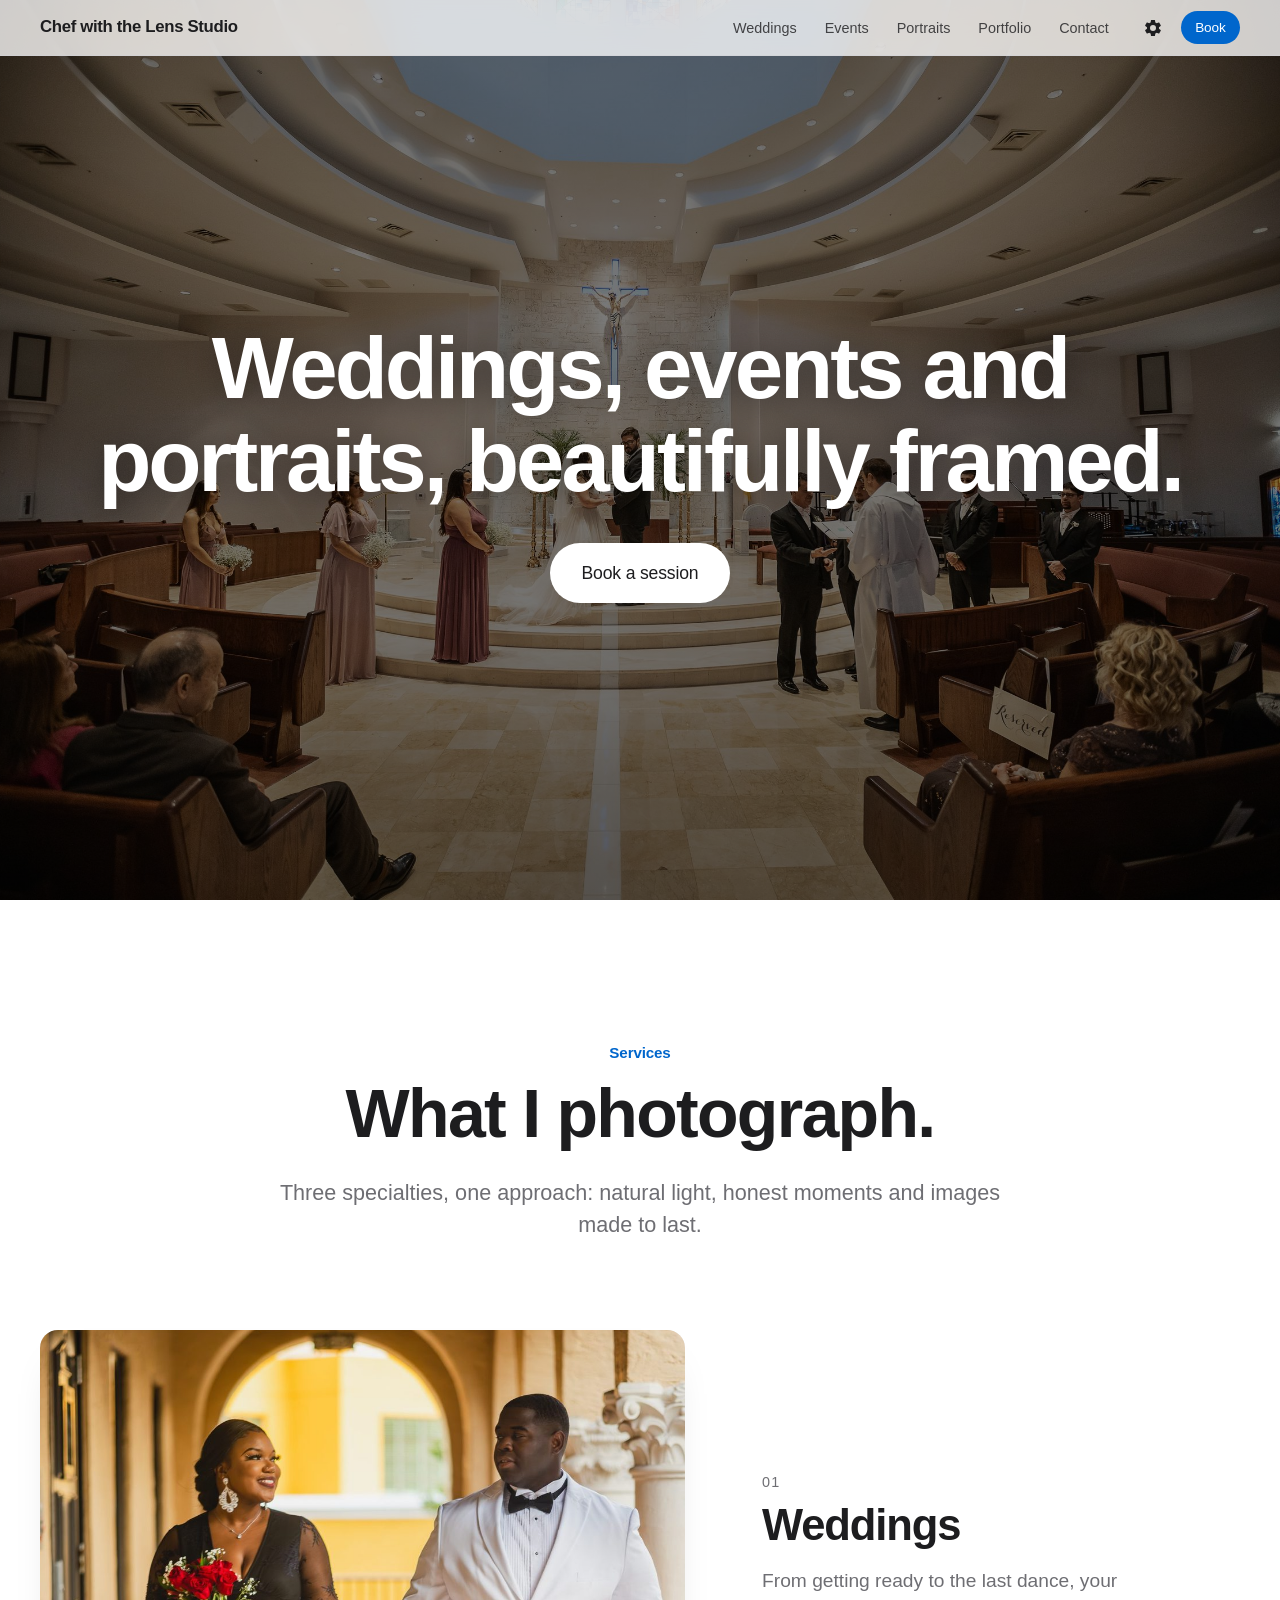
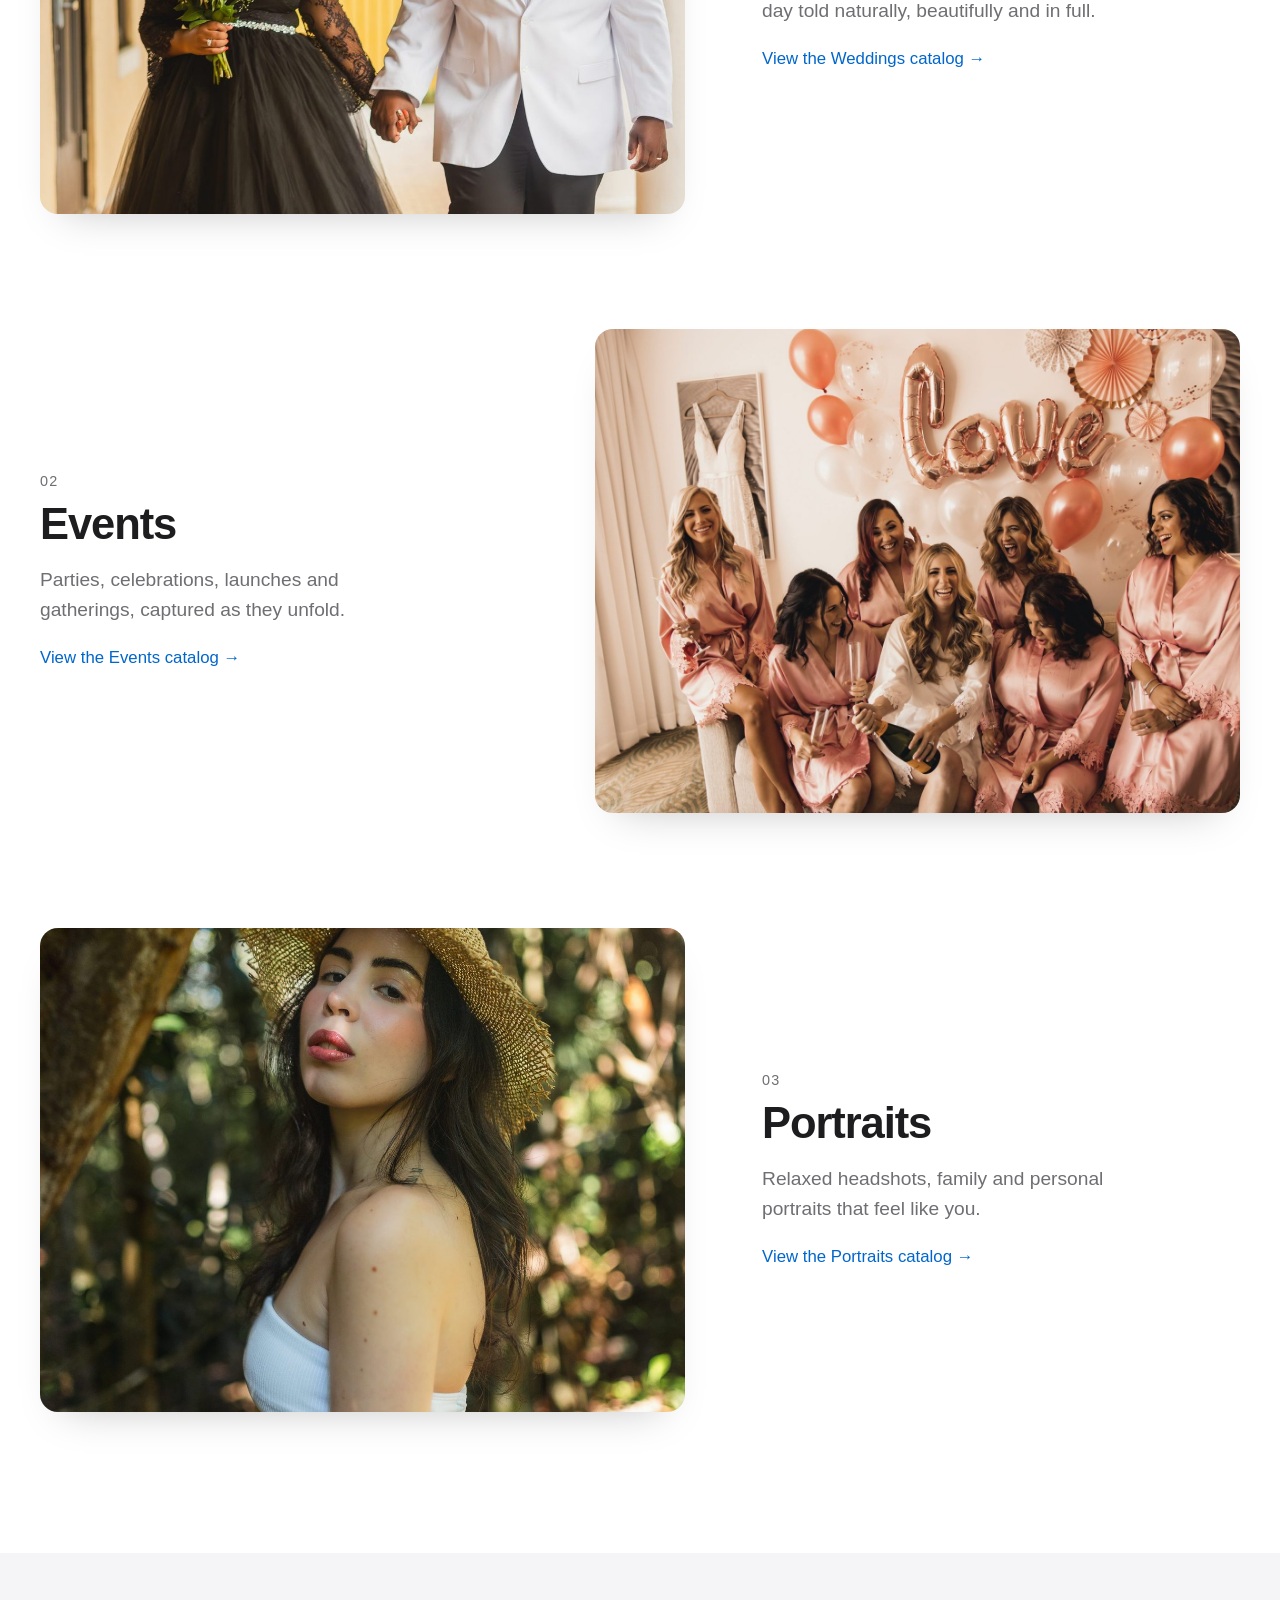
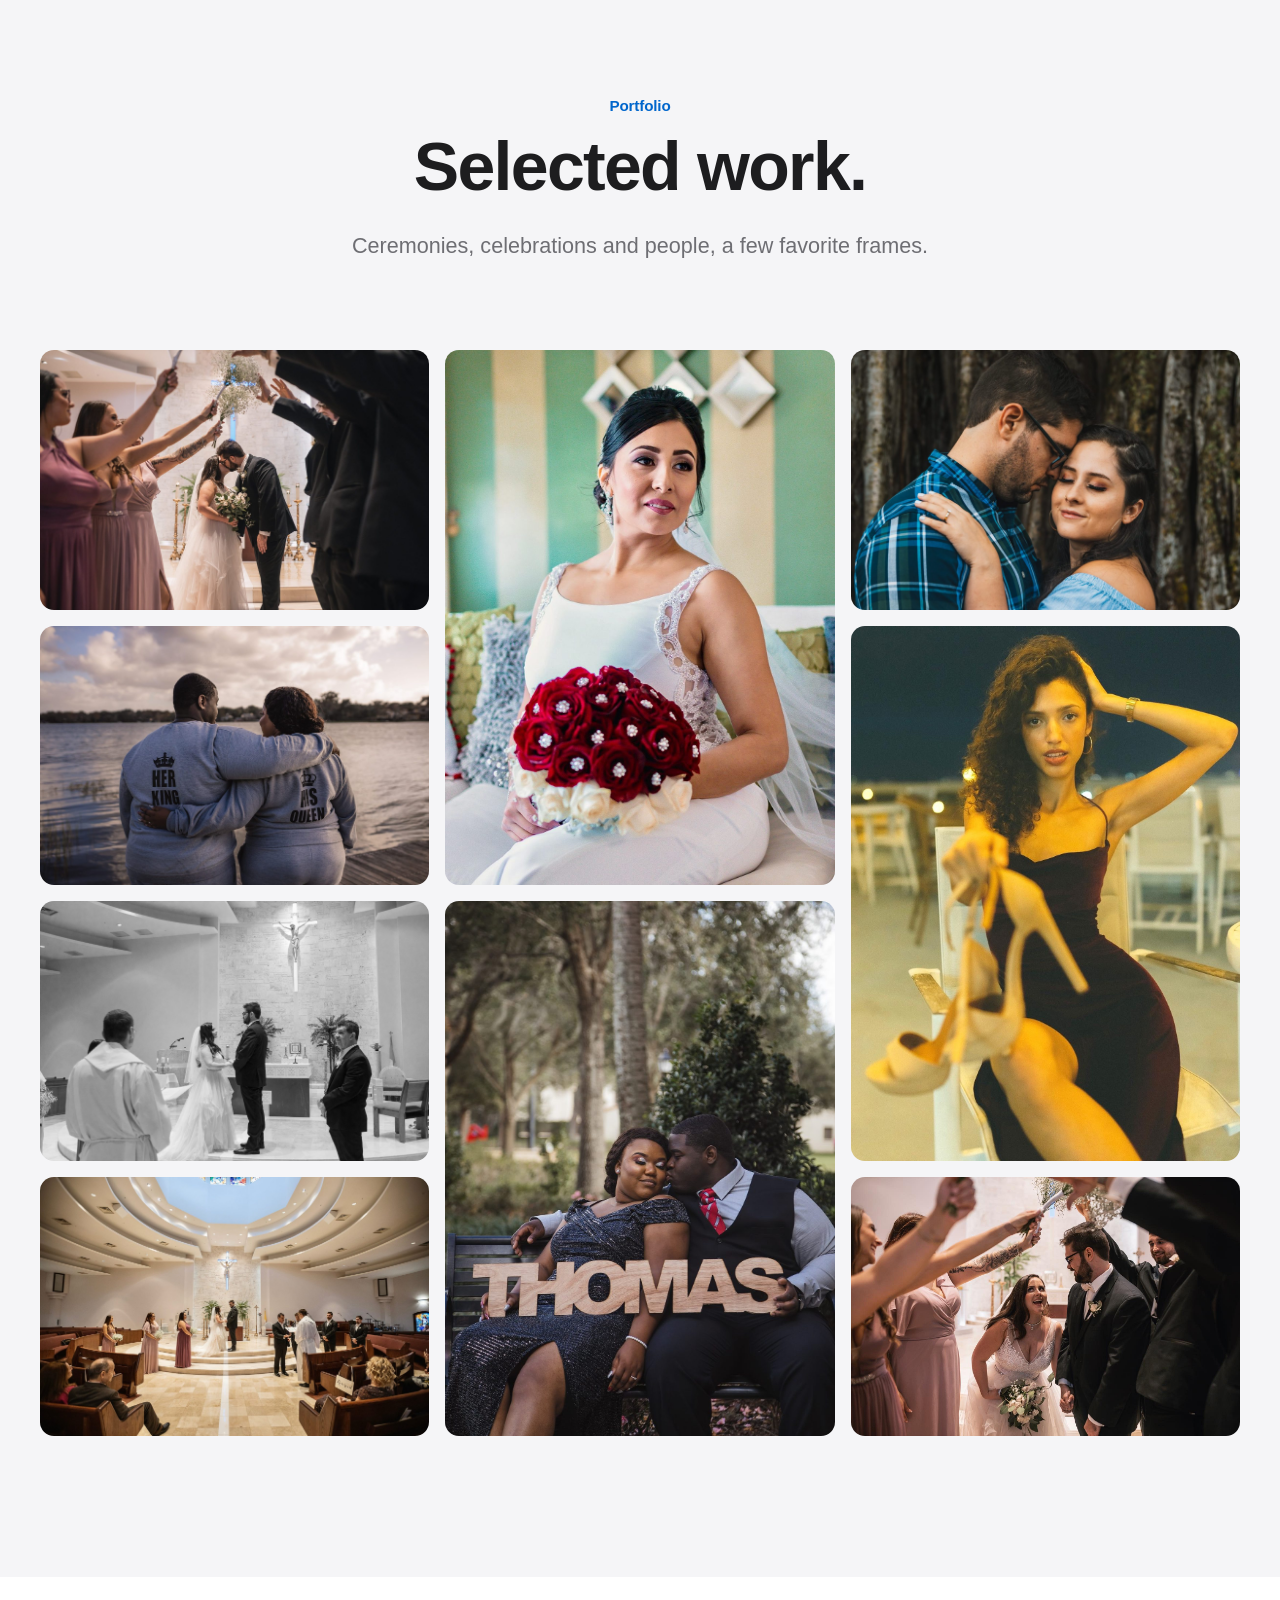
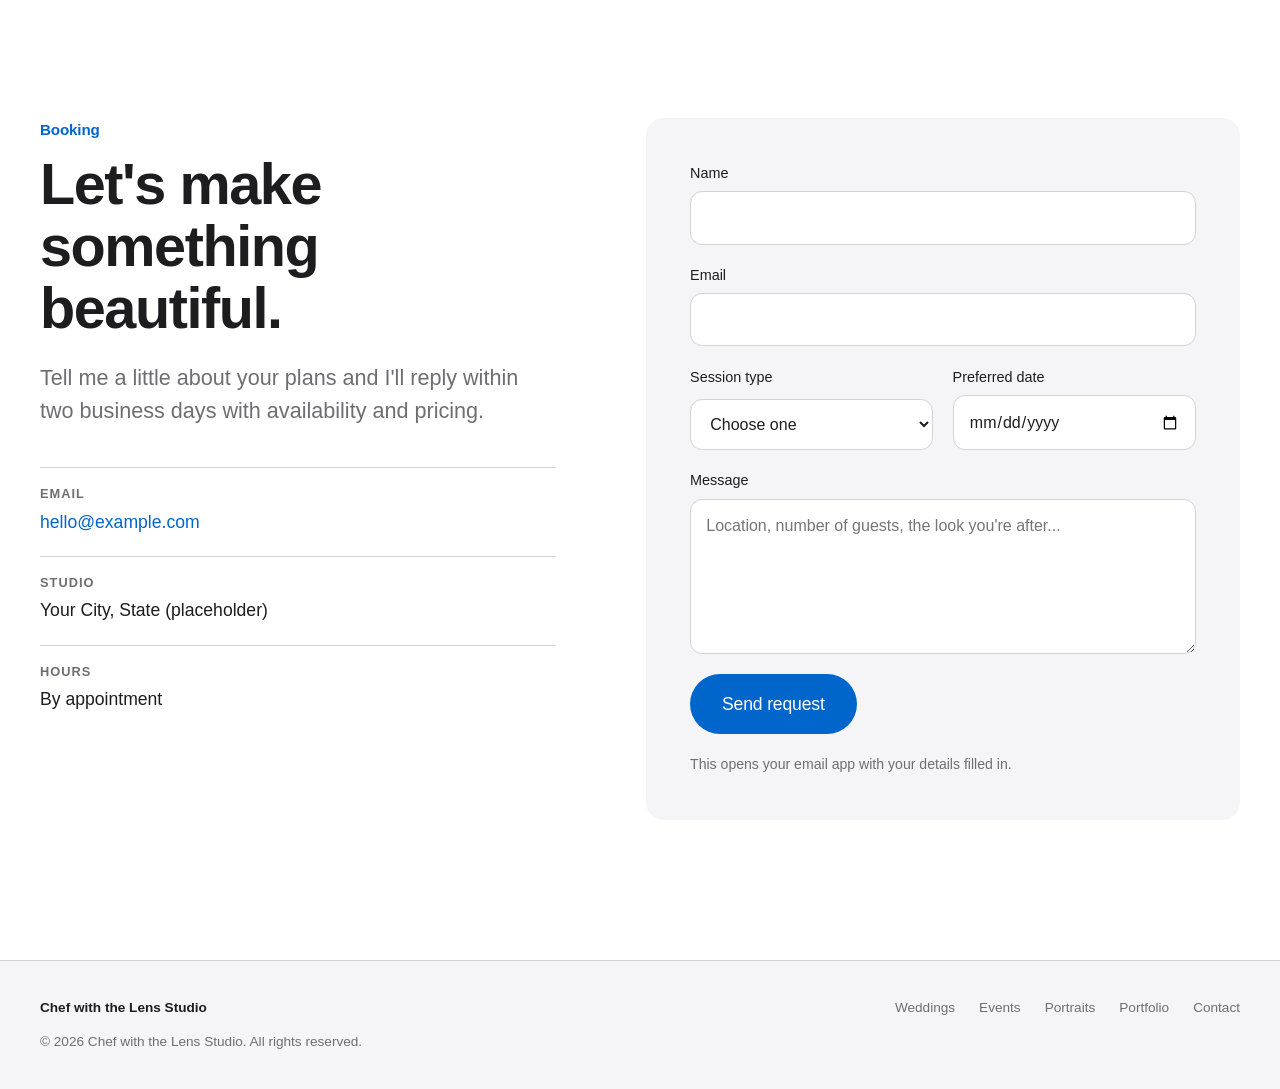
==== index.html @ f721553a "Chef with the Lens Studio homepage and catalogs" ====
<!DOCTYPE html>
<html lang="en">
<head>
  <meta charset="UTF-8" />
  <meta name="viewport" content="width=device-width, initial-scale=1" />

  <!-- ============================================================
       EDIT ME: Page title and description (shown in Google results
       and browser tabs).
       ============================================================ -->
  <title>Chef with the Lens Studio | Wedding, Event &amp; Portrait Photography</title>
  <meta name="description" content="Chef with the Lens Studio: clean, timeless photography for weddings, events and portraits." />

  <!-- Applies the visitor's saved Light/Dark choice before the page
       draws, so there is no flash. Default is Light. (No need to edit.) -->
  <script>
    (function () {
      var d = document.documentElement;
      d.classList.add("js");
      try {
        if (localStorage.getItem("cwl-theme") === "dark") d.setAttribute("data-theme", "dark");
      } catch (e) {}
    })();
  </script>

  <link rel="stylesheet" href="styles.css" />
</head>
<body>
  <a class="skip-link" href="#main">Skip to content</a>

  <!-- ============================================================
       HEADER / NAVIGATION
       ============================================================ -->
  <header class="site-header">
    <div class="container header-inner">
      <!-- EDIT ME: Brand name -->
      <a class="brand" href="#top">Chef with the Lens Studio</a>

      <nav id="site-nav" class="site-nav" aria-label="Main">
        <!-- EDIT ME: Menu links. The first three open the catalog pages. -->
        <ul>
          <li><a href="weddings.html">Weddings</a></li>
          <li><a href="events.html">Events</a></li>
          <li><a href="portraits.html">Portraits</a></li>
          <li><a href="#portfolio">Portfolio</a></li>
          <li><a href="#contact">Contact</a></li>
        </ul>
      </nav>

      <div class="header-actions">
        <!-- Settings (Appearance: Light / Dark) -->
        <div class="settings">
          <button class="icon-btn settings-toggle" type="button"
                  aria-expanded="false" aria-controls="settings-panel" aria-label="Settings">
            <svg viewBox="0 0 24 24" width="20" height="20" aria-hidden="true" focusable="false">
              <path fill="currentColor" d="M19.14 12.94a7.07 7.07 0 0 0 .06-.94 7.07 7.07 0 0 0-.06-.94l2.03-1.58a.5.5 0 0 0 .12-.64l-1.92-3.32a.5.5 0 0 0-.6-.22l-2.39.96a7.03 7.03 0 0 0-1.63-.94l-.36-2.54a.5.5 0 0 0-.5-.42h-3.84a.5.5 0 0 0-.5.42l-.36 2.54c-.59.24-1.13.56-1.63.94l-2.39-.96a.5.5 0 0 0-.6.22L2.65 8.84a.5.5 0 0 0 .12.64l2.03 1.58a7.07 7.07 0 0 0 0 1.88l-2.03 1.58a.5.5 0 0 0-.12.64l1.92 3.32c.13.22.39.3.6.22l2.39-.96c.5.38 1.04.7 1.63.94l.36 2.54c.05.24.25.42.5.42h3.84c.25 0 .45-.18.5-.42l.36-2.54c.59-.24 1.13-.56 1.63-.94l2.39.96c.22.08.47 0 .6-.22l1.92-3.32a.5.5 0 0 0-.12-.64l-2.03-1.58ZM12 15.6A3.6 3.6 0 1 1 12 8.4a3.6 3.6 0 0 1 0 7.2Z"/>
            </svg>
          </button>
          <div id="settings-panel" class="settings-panel" role="group" aria-labelledby="appearance-label" hidden>
            <p id="appearance-label" class="settings-title">Appearance</p>
            <div class="segmented">
              <button type="button" class="theme-option" data-theme-choice="light" aria-pressed="true">Light</button>
              <button type="button" class="theme-option" data-theme-choice="dark" aria-pressed="false">Dark</button>
            </div>
          </div>
        </div>

        <a class="btn btn-small header-cta" href="#contact">Book</a>

        <!-- Phone menu button (only visible on small screens) -->
        <button class="icon-btn nav-toggle" type="button" aria-expanded="false" aria-controls="site-nav" aria-label="Menu">
          <span class="nav-toggle-bar" aria-hidden="true"></span>
        </button>
      </div>
    </div>
  </header>

  <main id="main">

    <!-- ============================================================
         HERO
         To change the big background photo, replace images/hero.jpg
         with your own photo (same file name).
         ============================================================ -->
    <section class="hero" id="top" aria-label="Introduction">
      <div class="hero-content">
        <!-- EDIT ME: The single line of hero copy -->
        <h1 class="hero-title">Weddings, events and portraits, beautifully framed.</h1>
        <a class="btn btn-large btn-light" href="#contact">Book a session</a>
      </div>
    </section>

    <!-- ============================================================
         SERVICES
         Each service is one <article class="service">. The whole row
         is clickable and opens that service's catalog page (the link
         is on the title: href="weddings.html" etc.).
         Change the photo, heading and short text inside each one.
         If you rename a service, also update the "Session type"
         dropdown in the booking form further down.
         ============================================================ -->
    <section class="section services" id="services">
      <div class="container">
        <header class="section-header reveal">
          <p class="eyebrow">Services</p>
          <h2>What I photograph.</h2>
          <!-- EDIT ME: Services intro sentence -->
          <p class="section-intro">Three specialties, one approach: natural light, honest moments and images made to last.</p>
        </header>

        <!-- Service 1 -->
        <article class="service reveal">
          <div class="service-media">
            <img src="images/service-weddings.jpg" alt="Bride in a black tulle gown and groom in a white tuxedo walking hand in hand through a warm arched arcade" loading="lazy" width="1119" height="1600" style="object-position: center 35%;" />
          </div>
          <div class="service-body">
            <p class="service-number">01</p>
            <h3><a class="service-link" href="weddings.html">Weddings<span class="visually-hidden"> catalog</span></a></h3>
            <p class="service-desc">From getting ready to the last dance, your day told naturally, beautifully and in full.</p>
            <span class="service-cta" aria-hidden="true">View the Weddings catalog <span>&rarr;</span></span>
          </div>
        </article>

        <!-- Service 2 -->
        <article class="service reveal">
          <div class="service-media">
            <img src="images/service-events.jpg" alt="Bride and bridesmaids in blush robes popping champagne under rose-gold love balloons" loading="lazy" width="1600" height="1066" />
          </div>
          <div class="service-body">
            <p class="service-number">02</p>
            <h3><a class="service-link" href="events.html">Events<span class="visually-hidden"> catalog</span></a></h3>
            <p class="service-desc">Parties, celebrations, launches and gatherings, captured as they unfold.</p>
            <span class="service-cta" aria-hidden="true">View the Events catalog <span>&rarr;</span></span>
          </div>
        </article>

        <!-- Service 3 -->
        <article class="service reveal">
          <div class="service-media">
            <img src="images/service-portraits.jpg" alt="Woman in a straw hat in warm natural light against a softly blurred forest" loading="lazy" width="1280" height="1600" style="object-position: center 30%;" />
          </div>
          <div class="service-body">
            <p class="service-number">03</p>
            <h3><a class="service-link" href="portraits.html">Portraits<span class="visually-hidden"> catalog</span></a></h3>
            <p class="service-desc">Relaxed headshots, family and personal portraits that feel like you.</p>
            <span class="service-cta" aria-hidden="true">View the Portraits catalog <span>&rarr;</span></span>
          </div>
        </article>

        <!-- ========================================================
             EDIT ME: OPTIONAL EXTRA SERVICE (currently switched off)
             To add a Real Estate row later:
               1. Save your property photo as images/service-realestate.jpg
               2. Delete the whole line containing HIDDEN ROW START and
                  the whole line containing HIDDEN ROW END below (they
                  hide the row), and change the number "0X" to "04".
               3. Rows alternate photo-left / photo-right automatically.
               4. Add <option>Real Estate</option> to the "Session type"
                  dropdown in the booking form, and update the hero line,
                  the page title/description and services intro if wanted.
               5. Optional: make a realestate.html catalog page by copying
                  portraits.html (see README), then change href="#contact"
                  above to href="realestate.html".
             ======================================================== -->
        <!-- HIDDEN ROW START
        <article class="service reveal">
          <div class="service-media">
            <img src="images/service-realestate.jpg" alt="DESCRIBE YOUR PROPERTY PHOTO HERE" loading="lazy" />
          </div>
          <div class="service-body">
            <p class="service-number">0X</p>
            <h3><a class="service-link" href="#contact">Real Estate</a></h3>
            <p class="service-desc">Bright, true-to-life interiors and exteriors that help listings stand out.</p>
            <span class="service-cta" aria-hidden="true">Book a shoot <span>&rarr;</span></span>
          </div>
        </article>
        HIDDEN ROW END -->

      </div>
    </section>

    <!-- ============================================================
         PORTFOLIO
         Each tile is one <li>. To swap a photo, replace the file in
         images/ using the same name (portfolio-01.jpg, -02, ...), or:
           1. Put your photo in the images/ folder.
           2. Change BOTH the href="..." and src="..." to its file name.
           3. Update the alt="..." text to describe the photo.
         WIDE (landscape) photos use <li class="reveal">.
         TALL (portrait) photos use <li class="reveal tall"> so they take
         up two rows. Keep 3 tall + 6 wide (as now) for a perfectly even
         gallery; the tall ones work best spread out like they are now.
         ============================================================ -->
    <section class="section portfolio" id="portfolio">
      <div class="container">
        <header class="section-header reveal">
          <p class="eyebrow">Portfolio</p>
          <h2>Selected work.</h2>
          <!-- EDIT ME: Portfolio intro sentence -->
          <p class="section-intro">Ceremonies, celebrations and people, a few favorite frames.</p>
        </header>

        <ul class="portfolio-grid">
          <li class="reveal"><a href="images/portfolio-01.jpg" class="portfolio-item"><img src="images/portfolio-01.jpg" alt="Couple kissing under a tunnel of raised bouquets held by the bridal party" loading="lazy" width="1600" height="1066" /></a></li>
          <li class="reveal tall"><a href="images/portfolio-02.jpg" class="portfolio-item"><img src="images/portfolio-02.jpg" alt="Bridal portrait of a bride seated on a couch holding a red rose bouquet in soft window light" loading="lazy" width="1066" height="1600" /></a></li>
          <li class="reveal"><a href="images/portfolio-03.jpg" class="portfolio-item"><img src="images/portfolio-03.jpg" alt="Engaged couple in a close forehead-to-forehead embrace, engagement ring visible" loading="lazy" width="1600" height="1067" /></a></li>
          <li class="reveal"><a href="images/portfolio-04.jpg" class="portfolio-item"><img src="images/portfolio-04.jpg" alt="Couple seen from behind in matching sweatshirts on a lakeside dock under a dramatic cloudy sky" loading="lazy" width="1600" height="1066" /></a></li>
          <li class="reveal tall"><a href="images/portfolio-05.jpg" class="portfolio-item"><img src="images/portfolio-05.jpg" alt="Night portrait of a woman in a black slip dress holding gold heels on a rooftop terrace" loading="lazy" width="1280" height="1600" /></a></li>
          <li class="reveal"><a href="images/portfolio-06.jpg" class="portfolio-item"><img src="images/portfolio-06.jpg" alt="Black-and-white photo of a couple exchanging vows at the altar" loading="lazy" width="1600" height="1066" /></a></li>
          <li class="reveal tall"><a href="images/portfolio-07.jpg" class="portfolio-item"><img src="images/portfolio-07.jpg" alt="Couple cuddling on a park bench behind a large wooden name sign" loading="lazy" width="1066" height="1600" /></a></li>
          <li class="reveal"><a href="images/portfolio-08.jpg" class="portfolio-item"><img src="images/portfolio-08.jpg" alt="Wide view of a wedding ceremony in a bright modern church with a curved white ceiling" loading="lazy" width="1600" height="1066" /></a></li>
          <li class="reveal"><a href="images/portfolio-09.jpg" class="portfolio-item"><img src="images/portfolio-09.jpg" alt="Bride laughing as she walks with the groom through a celebration tunnel of the bridal party" loading="lazy" width="1440" height="960" /></a></li>
        </ul>
      </div>
    </section>

    <!-- ============================================================
         BOOKING / CONTACT
         HOW THE FORM WORKS (no website server needed):
         - Pressing "Send request" opens the visitor's email app with
           a pre-filled message addressed to YOUR email.
         - EDIT ME: Replace hello@example.com in BOTH action="mailto:..."
           and data-mailto="..." on the <form> line, and in the
           contact details list.

         WANT SUBMISSIONS WITHOUT AN EMAIL APP? (recommended)
         Sign up for a free form service such as Formspree
         (https://formspree.io). Then on the <form> line:
           1. Change action="mailto:hello@example.com" to the URL they
              give you, e.g. action="https://formspree.io/f/abcdwxyz"
           2. Keep method="post", but DELETE enctype="text/plain"
           3. DELETE data-mailto="hello@example.com"
         ============================================================ -->
    <section class="section contact" id="contact">
      <div class="container contact-inner">
        <div class="contact-info reveal">
          <p class="eyebrow">Booking</p>
          <h2>Let's make something beautiful.</h2>
          <!-- EDIT ME: Booking intro text -->
          <p class="section-intro">Tell me a little about your plans and I'll reply within two business days with availability and pricing.</p>

          <!-- EDIT ME: Contact details (placeholders, replace with real ones) -->
          <dl class="contact-details">
            <div><dt>Email</dt><dd><a href="mailto:hello@example.com">hello@example.com</a></dd></div>
            <div><dt>Studio</dt><dd>Your City, State (placeholder)</dd></div>
            <div><dt>Hours</dt><dd>By appointment</dd></div>
          </dl>
        </div>

        <form class="booking-form reveal"
              action="mailto:hello@example.com"
              method="post"
              enctype="text/plain"
              data-mailto="hello@example.com">
          <div class="form-row">
            <label for="name">Name</label>
            <input id="name" name="name" type="text" autocomplete="name" required />
          </div>

          <div class="form-row">
            <label for="email">Email</label>
            <input id="email" name="email" type="email" autocomplete="email" required />
          </div>

          <div class="form-row-split">
            <div class="form-row">
              <label for="session">Session type</label>
              <!-- EDIT ME: Keep these options matching the Services section -->
              <select id="session" name="session_type" required>
                <option value="" disabled selected>Choose one</option>
                <option>Weddings</option>
                <option>Events</option>
                <option>Portraits</option>
                <option>Not sure yet</option>
              </select>
            </div>

            <div class="form-row">
              <label for="date">Preferred date</label>
              <input id="date" name="preferred_date" type="date" />
            </div>
          </div>

          <div class="form-row">
            <label for="message">Message</label>
            <textarea id="message" name="message" rows="5" placeholder="Location, number of guests, the look you're after..."></textarea>
          </div>

          <button class="btn btn-large" type="submit">Send request</button>
          <p class="form-note" role="status" aria-live="polite">This opens your email app with your details filled in.</p>
        </form>
      </div>
    </section>
  </main>

  <!-- ============================================================
       FOOTER
       ============================================================ -->
  <footer class="site-footer">
    <div class="container footer-inner">
      <p class="footer-brand">Chef with the Lens Studio</p>
      <!-- EDIT ME: Add social links by copying a line, e.g.
           <a href="https://instagram.com/yourname">Instagram</a> -->
      <nav class="footer-links" aria-label="Footer">
        <a href="weddings.html">Weddings</a>
        <a href="events.html">Events</a>
        <a href="portraits.html">Portraits</a>
        <a href="#portfolio">Portfolio</a>
        <a href="#contact">Contact</a>
      </nav>
      <p class="copyright">&copy; <span id="year">2026</span> Chef with the Lens Studio. All rights reserved.</p>
    </div>
  </footer>

  <!-- Simple photo viewer (opens when a portfolio photo is clicked) -->
  <dialog class="lightbox" aria-label="Photo viewer">
    <button class="lightbox-close" type="button" aria-label="Close photo">&times;</button>
    <img src="" alt="" />
  </dialog>

  <script src="script.js" defer></script>
</body>
</html>
---- styles.css ----
/* ==============================================================
   Chef with the Lens Studio: styles
   --------------------------------------------------------------
   EDIT ME: Colors live in the two blocks right below.
     :root               = Light look (the default)
     [data-theme="dark"] = Dark look (visitor picks it in Settings)
   Change a value once and it updates across the whole site.
   ============================================================== */
:root {
  color-scheme: light;
  --bg: #ffffff;            /* page background */
  --bg-alt: #f5f5f7;        /* alternate section background */
  --surface: #ffffff;       /* cards, form, panels */
  --text: #1d1d1f;          /* main text (near-black) */
  --text-muted: #6e6e73;    /* secondary text */
  --line: #d2d2d7;          /* borders and dividers */
  --accent: #0066cc;        /* the ONE accent: buttons and links */
  --accent-hover: #0055b3;
  --on-accent: #ffffff;     /* text on accent buttons */
  --header-bg: rgba(255, 255, 255, 0.78);
  --shadow: 0 20px 40px -24px rgba(0, 0, 0, 0.25);

  --font: "Helvetica Neue", Helvetica, Arial, sans-serif;
  --radius: 18px;
  --radius-sm: 10px;
  --container: 1200px;
  --header-h: 56px;
  --ease: cubic-bezier(0.22, 1, 0.36, 1);
}

[data-theme="dark"] {
  color-scheme: dark;
  --bg: #000000;
  --bg-alt: #111113;
  --surface: #1c1c1e;
  --text: #f5f5f7;
  --text-muted: #a1a1a6;
  --line: #3a3a3c;
  --accent: #2997ff;
  --accent-hover: #4aa8ff;
  --on-accent: #000000;
  --header-bg: rgba(18, 18, 20, 0.78);
  --shadow: 0 20px 40px -24px rgba(0, 0, 0, 0.8);
}

/* ---------- Base ---------- */
*, *::before, *::after { box-sizing: border-box; }

html { scroll-behavior: smooth; scroll-padding-top: var(--header-h); }

body {
  margin: 0;
  font-family: var(--font);
  font-size: 1.0625rem;
  line-height: 1.6;
  color: var(--text);
  background: var(--bg);
  -webkit-font-smoothing: antialiased;
  text-rendering: optimizeLegibility;
}

/* Smooth color change when switching Light/Dark */
body, .site-header, .section, .service-media, .booking-form, .settings-panel,
.booking-form input, .booking-form select, .booking-form textarea, .site-footer {
  transition: background-color 0.4s ease, color 0.4s ease, border-color 0.4s ease;
}

img { max-width: 100%; height: auto; display: block; }

a { color: var(--accent); text-decoration: none; }
a:hover { color: var(--accent-hover); text-decoration: underline; }

h1, h2, h3 { font-weight: 700; line-height: 1.07; letter-spacing: -0.025em; margin: 0 0 0.4em; text-wrap: balance; }
h2 { font-size: clamp(2.4rem, 5.5vw, 4.25rem); }
h3 { font-size: clamp(1.9rem, 3.4vw, 2.75rem); }

:focus-visible { outline: 3px solid var(--accent); outline-offset: 3px; border-radius: 4px; }

.container { width: min(100% - 2.75rem, var(--container)); margin-inline: auto; }

.visually-hidden {
  position: absolute; width: 1px; height: 1px; overflow: hidden;
  clip: rect(0 0 0 0); clip-path: inset(50%); white-space: nowrap;
}

.skip-link {
  position: absolute; left: 1rem; top: -100px; z-index: 100;
  background: var(--text); color: var(--bg); padding: 0.6rem 1rem; border-radius: var(--radius-sm);
}
.skip-link:focus { top: 1rem; }

/* ---------- Buttons ---------- */
.btn {
  display: inline-block;
  font: inherit; font-weight: 500; font-size: 1rem; letter-spacing: -0.01em;
  color: var(--on-accent);
  background: var(--accent);
  border: 0; border-radius: 999px;
  padding: 0.75rem 1.5rem;
  cursor: pointer;
  transition: background-color 0.25s ease, transform 0.25s var(--ease);
}
.btn:hover { background: var(--accent-hover); color: var(--on-accent); text-decoration: none; transform: scale(1.03); }
.btn-small { padding: 0.35rem 0.9rem; font-size: 0.85rem; }
.btn-large { padding: 1rem 2rem; font-size: 1.1rem; }
/* White button used on top of the hero photo */
.btn-light { background: #ffffff; color: #1d1d1f; }
.btn-light:hover { background: #e8e8ed; color: #1d1d1f; }

.icon-btn {
  display: inline-flex; align-items: center; justify-content: center;
  width: 40px; height: 40px; padding: 0;
  background: none; border: 0; border-radius: 50%;
  color: var(--text); cursor: pointer;
  transition: background-color 0.2s ease, transform 0.4s var(--ease);
}
.icon-btn:hover { background: rgba(127, 127, 127, 0.14); }

/* ---------- Header ---------- */
.site-header {
  position: fixed; inset: 0 0 auto; z-index: 50;
  height: var(--header-h);
  background: var(--header-bg);
  -webkit-backdrop-filter: saturate(180%) blur(20px);
  backdrop-filter: saturate(180%) blur(20px);
  border-bottom: 1px solid color-mix(in srgb, var(--line) 60%, transparent);
}
.header-inner { height: 100%; display: flex; align-items: center; gap: 1.5rem; }

.brand { font-weight: 700; font-size: 1.05rem; letter-spacing: -0.02em; color: var(--text); margin-right: auto; }
.brand:hover { color: var(--text); text-decoration: none; }

.site-nav ul { list-style: none; display: flex; gap: 1.75rem; margin: 0; padding: 0; }
.site-nav a { color: var(--text); font-size: 0.9rem; opacity: 0.8; transition: opacity 0.2s; }
.site-nav a:hover { opacity: 1; text-decoration: none; color: var(--text); }

.header-actions { display: flex; align-items: center; gap: 0.5rem; }
.nav-toggle { display: none; }

/* ---------- Settings panel (Appearance: Light / Dark) ---------- */
.settings { position: relative; }
.settings-toggle[aria-expanded="true"] { transform: rotate(60deg); }
.settings-panel {
  position: absolute; right: 0; top: calc(100% + 10px);
  width: 220px; padding: 1rem;
  background: var(--surface); color: var(--text);
  border: 1px solid var(--line); border-radius: 14px;
  box-shadow: 0 18px 50px -12px rgba(0, 0, 0, 0.3);
  animation: pop-in 0.25s var(--ease);
}
.settings-panel[hidden] { display: none; }
.settings-title { margin: 0 0 0.6rem; font-size: 0.8rem; font-weight: 700; letter-spacing: 0.02em; color: var(--text-muted); }
.segmented { display: grid; grid-template-columns: 1fr 1fr; gap: 4px; padding: 4px; background: var(--bg-alt); border-radius: 10px; }
.theme-option {
  font: inherit; font-size: 0.9rem; font-weight: 500;
  padding: 0.45rem 0; border: 0; border-radius: 7px;
  background: transparent; color: var(--text-muted); cursor: pointer;
  transition: background-color 0.25s ease, color 0.25s ease, box-shadow 0.25s ease;
}
.theme-option[aria-pressed="true"] { background: var(--surface); color: var(--text); box-shadow: 0 1px 4px rgba(0, 0, 0, 0.18); }
@keyframes pop-in { from { opacity: 0; transform: translateY(-6px) scale(0.98); } to { opacity: 1; transform: none; } }

/* ---------- Hero ---------- */
.hero {
  position: relative;
  min-height: 100vh; min-height: 100svh;
  display: grid; place-items: center;
  padding: calc(var(--header-h) + 2rem) 1.5rem 4rem;
  color: #ffffff; text-align: center;
  overflow: hidden;
  background: #111;
}
/* The photo (EDIT ME: replace images/hero.jpg to change it) + a dark
   gradient so the white headline stays readable on bright areas. */
.hero::before {
  content: ""; position: absolute; inset: 0;
  background:
    linear-gradient(180deg, rgba(0,0,0,0.58) 0%, rgba(0,0,0,0.5) 50%, rgba(0,0,0,0.62) 100%),
    url("images/hero.jpg") center / cover no-repeat;
  animation: hero-zoom 2.4s var(--ease) both;
}
.hero-content { position: relative; max-width: 1100px; }
.hero-title {
  font-size: clamp(2.6rem, 6.8vw, 6rem);
  letter-spacing: -0.035em;
  margin: 0 auto 2.25rem;
  text-shadow: 0 2px 30px rgba(0, 0, 0, 0.35);
  animation: fade-up 1.1s 0.2s var(--ease) both;
}
.hero .btn { animation: fade-up 1.1s 0.45s var(--ease) both; }
@keyframes hero-zoom { from { transform: scale(1.08); } to { transform: scale(1); } }
@keyframes fade-up { from { opacity: 0; transform: translateY(24px); } to { opacity: 1; transform: none; } }

/* ---------- Sections ---------- */
.section { padding: clamp(5rem, 11vw, 9rem) 0; background: var(--bg); }
.section-header { text-align: center; max-width: 760px; margin: 0 auto clamp(3rem, 7vw, 5.5rem); }
.eyebrow { margin: 0 0 0.75rem; font-size: 0.95rem; font-weight: 700; color: var(--accent); letter-spacing: -0.01em; }
.section-intro { margin: 0; font-size: clamp(1.1rem, 1.8vw, 1.35rem); line-height: 1.5; color: var(--text-muted); }

/* ---------- Services: alternating full-width rows ---------- */
.service {
  display: grid; grid-template-columns: 1.35fr 1fr; align-items: center;
  gap: clamp(2rem, 6vw, 6rem);
}
.service + .service { margin-top: clamp(4rem, 9vw, 7.5rem); }
.service:nth-of-type(even) { grid-template-columns: 1fr 1.35fr; }
.service:nth-of-type(even) .service-media { order: 2; }

.service-media { border-radius: var(--radius); overflow: hidden; background: var(--bg-alt); box-shadow: var(--shadow); }
.service-media img {
  width: 100%; aspect-ratio: 4 / 3; object-fit: cover;
  transition: transform 1.2s var(--ease);
}
.service:hover .service-media img { transform: scale(1.04); }
/* Whole service row is clickable: the title link stretches over the row */
.service { position: relative; }
.service-link { color: inherit; }
.service-link:hover { color: inherit; text-decoration: none; }
.service-link::after { content: ""; position: absolute; inset: 0; z-index: 1; border-radius: var(--radius); }
.service-link:focus-visible { outline: none; }
.service:has(.service-link:focus-visible) { outline: 3px solid var(--accent); outline-offset: 10px; border-radius: var(--radius); }
.service-cta { display: inline-block; margin-top: 1.25rem; font-size: 1.05rem; font-weight: 500; color: var(--accent); }
.service-cta span { display: inline-block; transition: transform 0.3s var(--ease); }
.service:hover .service-cta { text-decoration: underline; }
.service:hover .service-cta span { transform: translateX(4px); }
.service-number { margin: 0 0 0.5rem; font-size: 0.9rem; font-weight: 500; color: var(--text-muted); letter-spacing: 0.08em; }
.service-desc { margin: 0; font-size: 1.2rem; line-height: 1.55; color: var(--text-muted); max-width: 34ch; }

/* ---------- Gallery grid (home portfolio + catalog pages) ----------
   Wide photos fill one cell (3:2). Tall photos (class "tall") span
   two rows. On phones, a photo with class "feature" spans the full
   width (handy to even out the last row). */
.portfolio { background: var(--bg-alt); }
.portfolio-grid {
  list-style: none; margin: 0; padding: 0;
  display: grid; grid-template-columns: repeat(3, 1fr); grid-auto-flow: dense; gap: 16px;
}
.portfolio-grid li { min-height: 0; }
.portfolio-grid li.tall { grid-row: span 2; }
.portfolio-grid.cols-2 { grid-template-columns: repeat(2, 1fr); }
.portfolio-item { display: block; overflow: hidden; border-radius: 14px; background: var(--bg); height: 100%; }
.portfolio-item img {
  width: 100%; aspect-ratio: 3 / 2; object-fit: cover;
  transition: transform 0.9s var(--ease), filter 0.5s ease;
}
.portfolio-grid li.tall img { height: 100%; aspect-ratio: 3 / 4; }
.portfolio-item:hover img, .portfolio-item:focus-visible img { transform: scale(1.05); filter: brightness(1.04); }

/* ---------- Lightbox ---------- */
.lightbox { border: 0; padding: 0; background: transparent; max-width: 94vw; max-height: 94vh; overflow: visible; }
.lightbox::backdrop { background: rgba(0, 0, 0, 0.88); -webkit-backdrop-filter: blur(6px); backdrop-filter: blur(6px); }
.lightbox[open] { animation: pop-in 0.35s var(--ease); }
.lightbox img { max-width: 94vw; max-height: 88vh; width: auto; border-radius: 12px; }
.lightbox-close {
  position: absolute; top: -48px; right: 0;
  width: 40px; height: 40px; border: 0; border-radius: 50%;
  background: rgba(255,255,255,0.15); color: #fff; font-size: 1.6rem; line-height: 1; cursor: pointer;
}
.lightbox-close:hover { background: rgba(255,255,255,0.3); }

/* ---------- Booking / contact ---------- */
.contact-inner { display: grid; grid-template-columns: 1fr 1.15fr; gap: clamp(2.5rem, 7vw, 6rem); align-items: start; }
.contact-info h2 { font-size: clamp(2.2rem, 4.6vw, 3.6rem); }
.contact-details { margin: 2.5rem 0 0; display: grid; gap: 1.25rem; }
.contact-details div { border-top: 1px solid var(--line); padding-top: 1rem; }
.contact-details dt { font-size: 0.8rem; font-weight: 700; color: var(--text-muted); text-transform: uppercase; letter-spacing: 0.08em; }
.contact-details dd { margin: 0.2rem 0 0; font-size: 1.1rem; }

.booking-form {
  display: grid; gap: 1.2rem;
  background: var(--bg-alt); padding: clamp(1.5rem, 4vw, 2.75rem); border-radius: var(--radius);
}
.form-row { display: grid; gap: 0.4rem; }
.form-row-split { display: grid; grid-template-columns: 1fr 1fr; gap: 1.2rem; }
.booking-form label { font-size: 0.9rem; font-weight: 500; }
.booking-form input, .booking-form select, .booking-form textarea {
  font: inherit; font-size: 1rem; color: var(--text); width: 100%;
  background: var(--surface); border: 1px solid var(--line); border-radius: 12px;
  padding: 0.8rem 0.95rem;
}
.booking-form textarea { resize: vertical; }
.booking-form input:focus, .booking-form select:focus, .booking-form textarea:focus {
  outline: none; border-color: var(--accent); box-shadow: 0 0 0 4px color-mix(in srgb, var(--accent) 25%, transparent);
}
.booking-form .btn { justify-self: start; }
.form-note { margin: 0; font-size: 0.88rem; color: var(--text-muted); }

/* ---------- Catalog pages (weddings.html, events.html, portraits.html) ---------- */
.catalog-hero { padding: calc(var(--header-h) + clamp(3rem, 8vw, 6rem)) 0 clamp(2.5rem, 5vw, 4rem); background: var(--bg); }
.back-link { display: inline-block; margin-bottom: 2rem; font-size: 0.95rem; font-weight: 500; }
.catalog-hero h1 { font-size: clamp(3rem, 9vw, 7rem); letter-spacing: -0.04em; margin-bottom: 0.25em; }
.catalog-hero .section-intro { max-width: 40ch; }
.catalog-gallery { padding: 0 0 clamp(4rem, 9vw, 7rem); background: var(--bg); }
.catalog-cta { text-align: center; background: var(--bg-alt); }
.catalog-cta h2 { margin-bottom: 0.3em; }
.catalog-cta .section-intro { margin: 0 auto 2.25rem; max-width: 36ch; }
.catalog-cta .cta-links { display: flex; flex-wrap: wrap; justify-content: center; align-items: center; gap: 1rem 2rem; }
.site-nav a[aria-current="page"] { opacity: 1; font-weight: 700; }

/* ---------- Footer ---------- */
.site-footer { background: var(--bg-alt); color: var(--text-muted); font-size: 0.85rem; padding: 2.25rem 0; border-top: 1px solid var(--line); }
.footer-inner { display: flex; flex-wrap: wrap; align-items: center; justify-content: space-between; gap: 0.75rem 2rem; }
.footer-brand { margin: 0; font-weight: 700; color: var(--text); }
.footer-links { display: flex; gap: 1.5rem; }
.footer-links a { color: var(--text-muted); }
.footer-links a:hover { color: var(--text); }
.copyright { margin: 0; width: 100%; }

/* ---------- Scroll animations (gentle fade + slide up) ----------
   Only hidden when JavaScript is running, so nothing is ever lost. */
.js .reveal { opacity: 0; transform: translateY(32px); transition: opacity 0.9s var(--ease), transform 0.9s var(--ease); }
.js .reveal.is-visible { opacity: 1; transform: none; }

/* ==============================================================
   Responsive
   ============================================================== */
@media (max-width: 900px) {
  .service, .service:nth-of-type(even) { grid-template-columns: 1fr; gap: 1.75rem; }
  .service:nth-of-type(even) .service-media { order: 0; }
  .portfolio-grid { grid-template-columns: repeat(2, 1fr); gap: 12px; }
  .portfolio-grid li.feature { grid-column: 1 / -1; }
  .contact-inner { grid-template-columns: 1fr; }
}

@media (max-width: 960px) {
  .nav-toggle { display: inline-flex; }
  .nav-toggle-bar, .nav-toggle-bar::before, .nav-toggle-bar::after {
    display: block; width: 18px; height: 1.5px; background: currentColor; position: relative;
    transition: transform 0.3s var(--ease), background-color 0.2s;
  }
  .nav-toggle-bar::before, .nav-toggle-bar::after { content: ""; position: absolute; left: 0; }
  .nav-toggle-bar::before { top: -6px; }
  .nav-toggle-bar::after { top: 6px; }
  .nav-toggle[aria-expanded="true"] .nav-toggle-bar { background: transparent; }
  .nav-toggle[aria-expanded="true"] .nav-toggle-bar::before { transform: translateY(6px) rotate(45deg); }
  .nav-toggle[aria-expanded="true"] .nav-toggle-bar::after { transform: translateY(-6px) rotate(-45deg); }

  .site-nav {
    position: absolute; top: var(--header-h); left: 0; right: 0;
    background: var(--bg); border-bottom: 1px solid var(--line);
  }
  /* Menu is hidden until the button is tapped (only when JavaScript is on) */
  .js .site-nav:not(.is-open) { display: none; }
  .site-nav ul { flex-direction: column; gap: 0; padding: 0.5rem 1.5rem 1.25rem; }
  .site-nav a { display: block; padding: 0.95rem 0; font-size: 1.35rem; font-weight: 700; opacity: 1; border-bottom: 1px solid var(--line); }
  .site-nav li:last-child a { border-bottom: 0; }
  .header-inner { gap: 0.5rem; }
  .brand { font-size: 1rem; }
}

@media (max-width: 520px) {
  body { font-size: 1rem; }
  .container { width: min(100% - 2.25rem, var(--container)); }
  .header-cta { display: none; }         /* hero + menu already offer booking */
  .form-row-split { grid-template-columns: 1fr; }
  .portfolio-grid.cols-2 { grid-template-columns: 1fr; }
  .booking-form .btn { justify-self: stretch; text-align: center; }
  .service-desc { font-size: 1.1rem; }
  .settings-panel { right: -44px; }
}

/* Respect visitors who prefer less motion */
@media (prefers-reduced-motion: reduce) {
  html { scroll-behavior: auto; }
  *, *::before, *::after { animation: none !important; transition: none !important; }
  .js .reveal { opacity: 1; transform: none; }
}
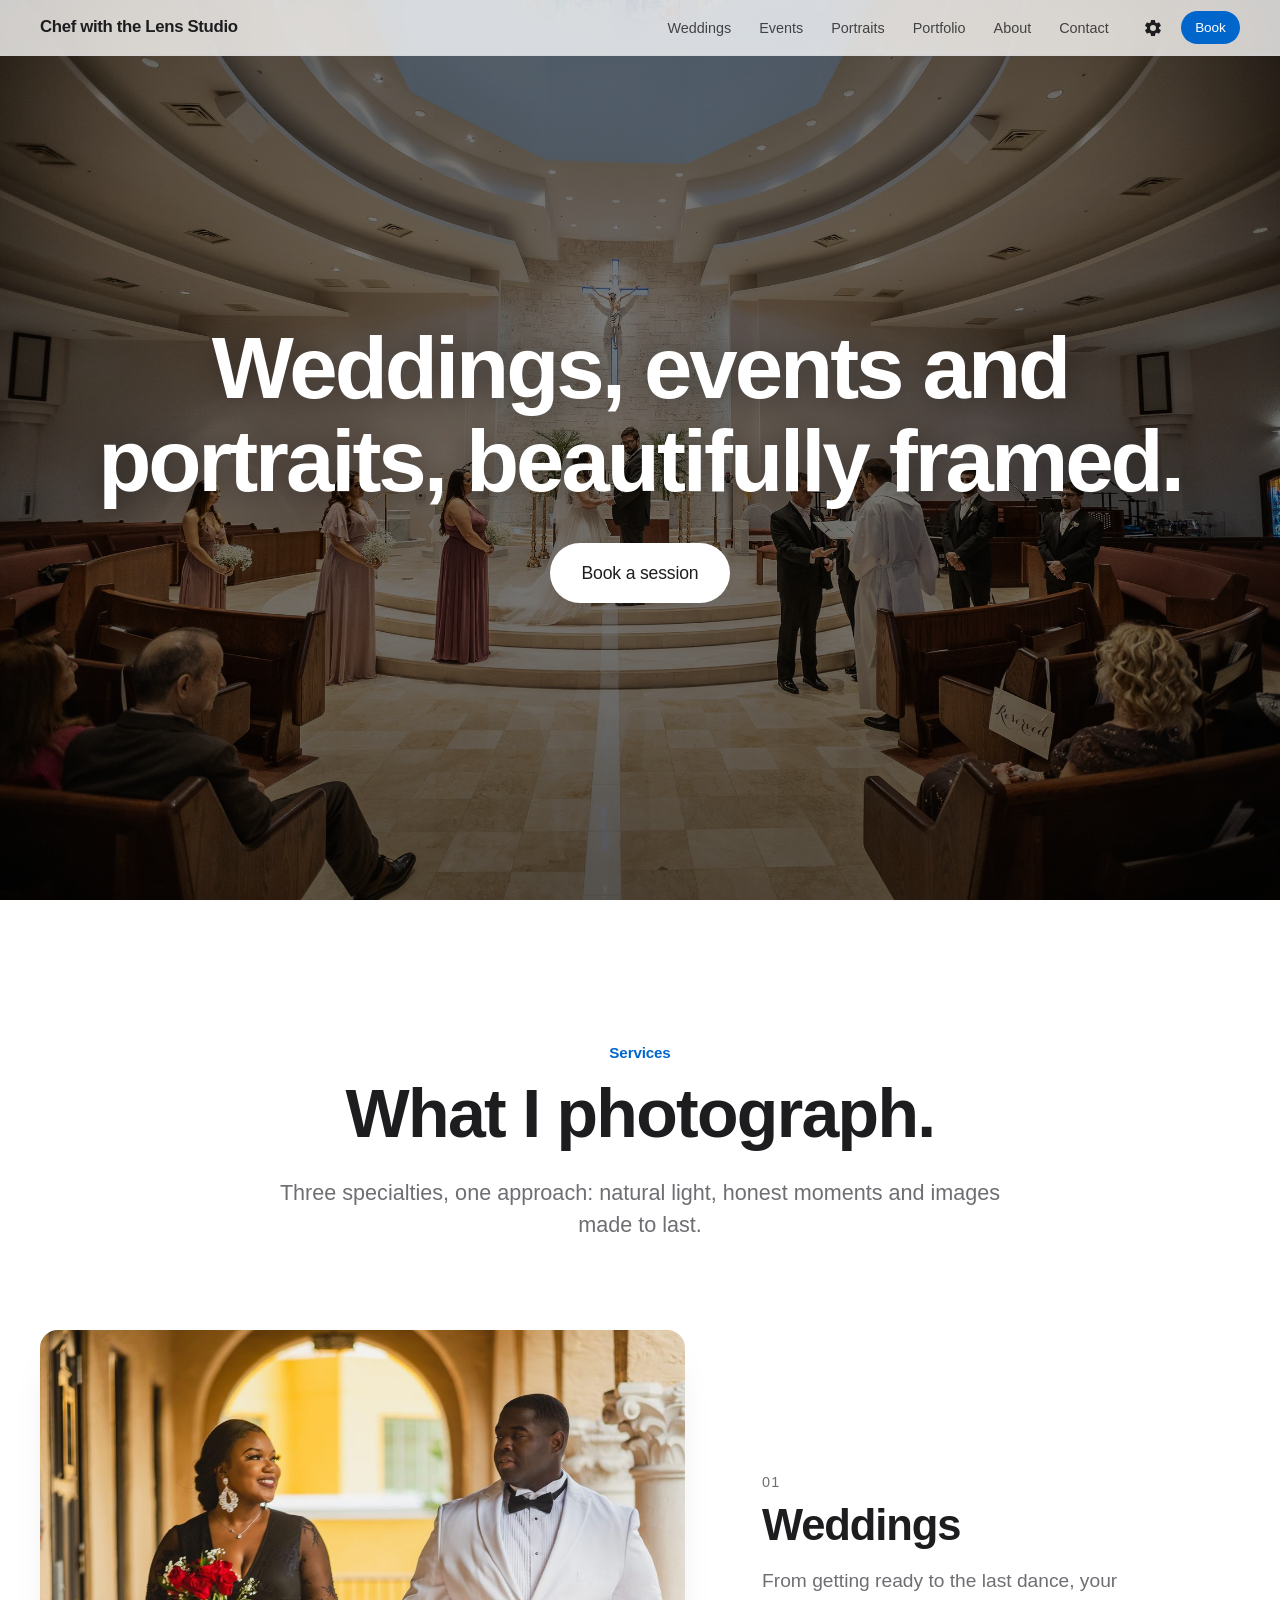
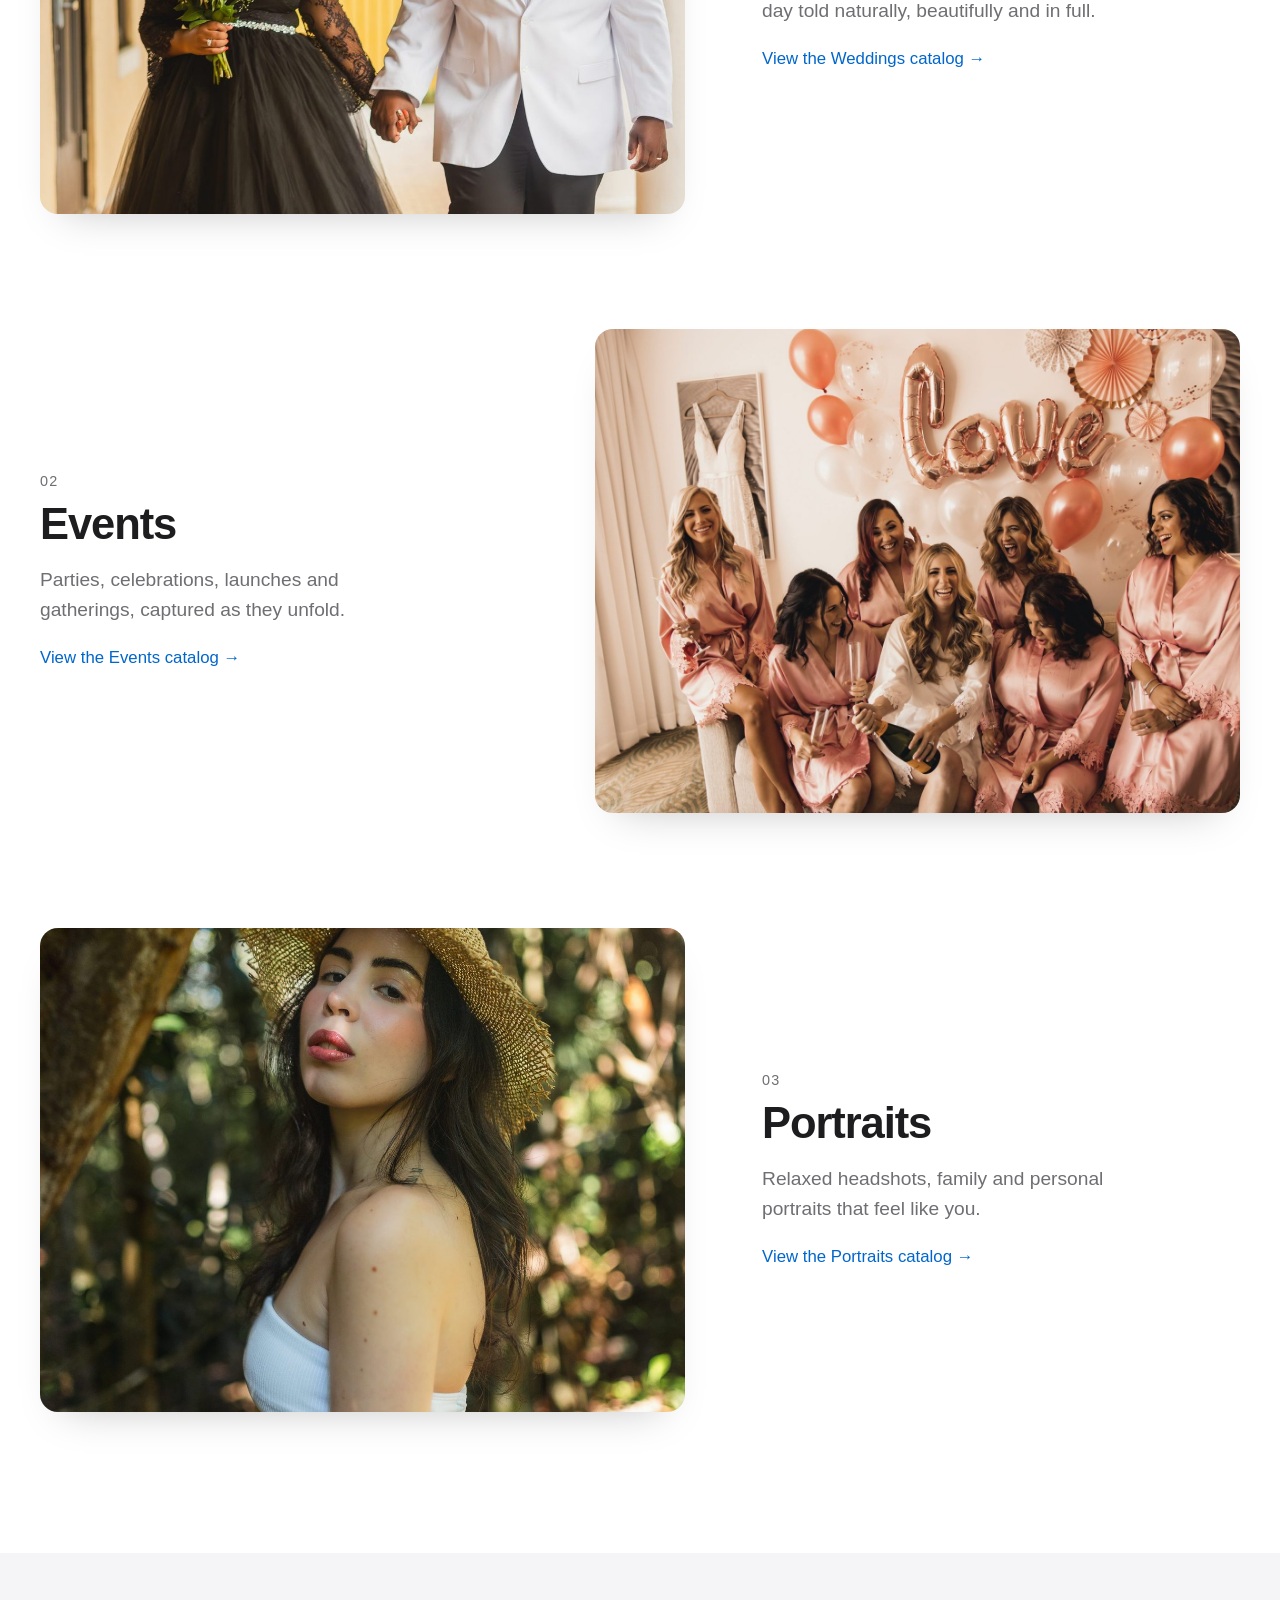
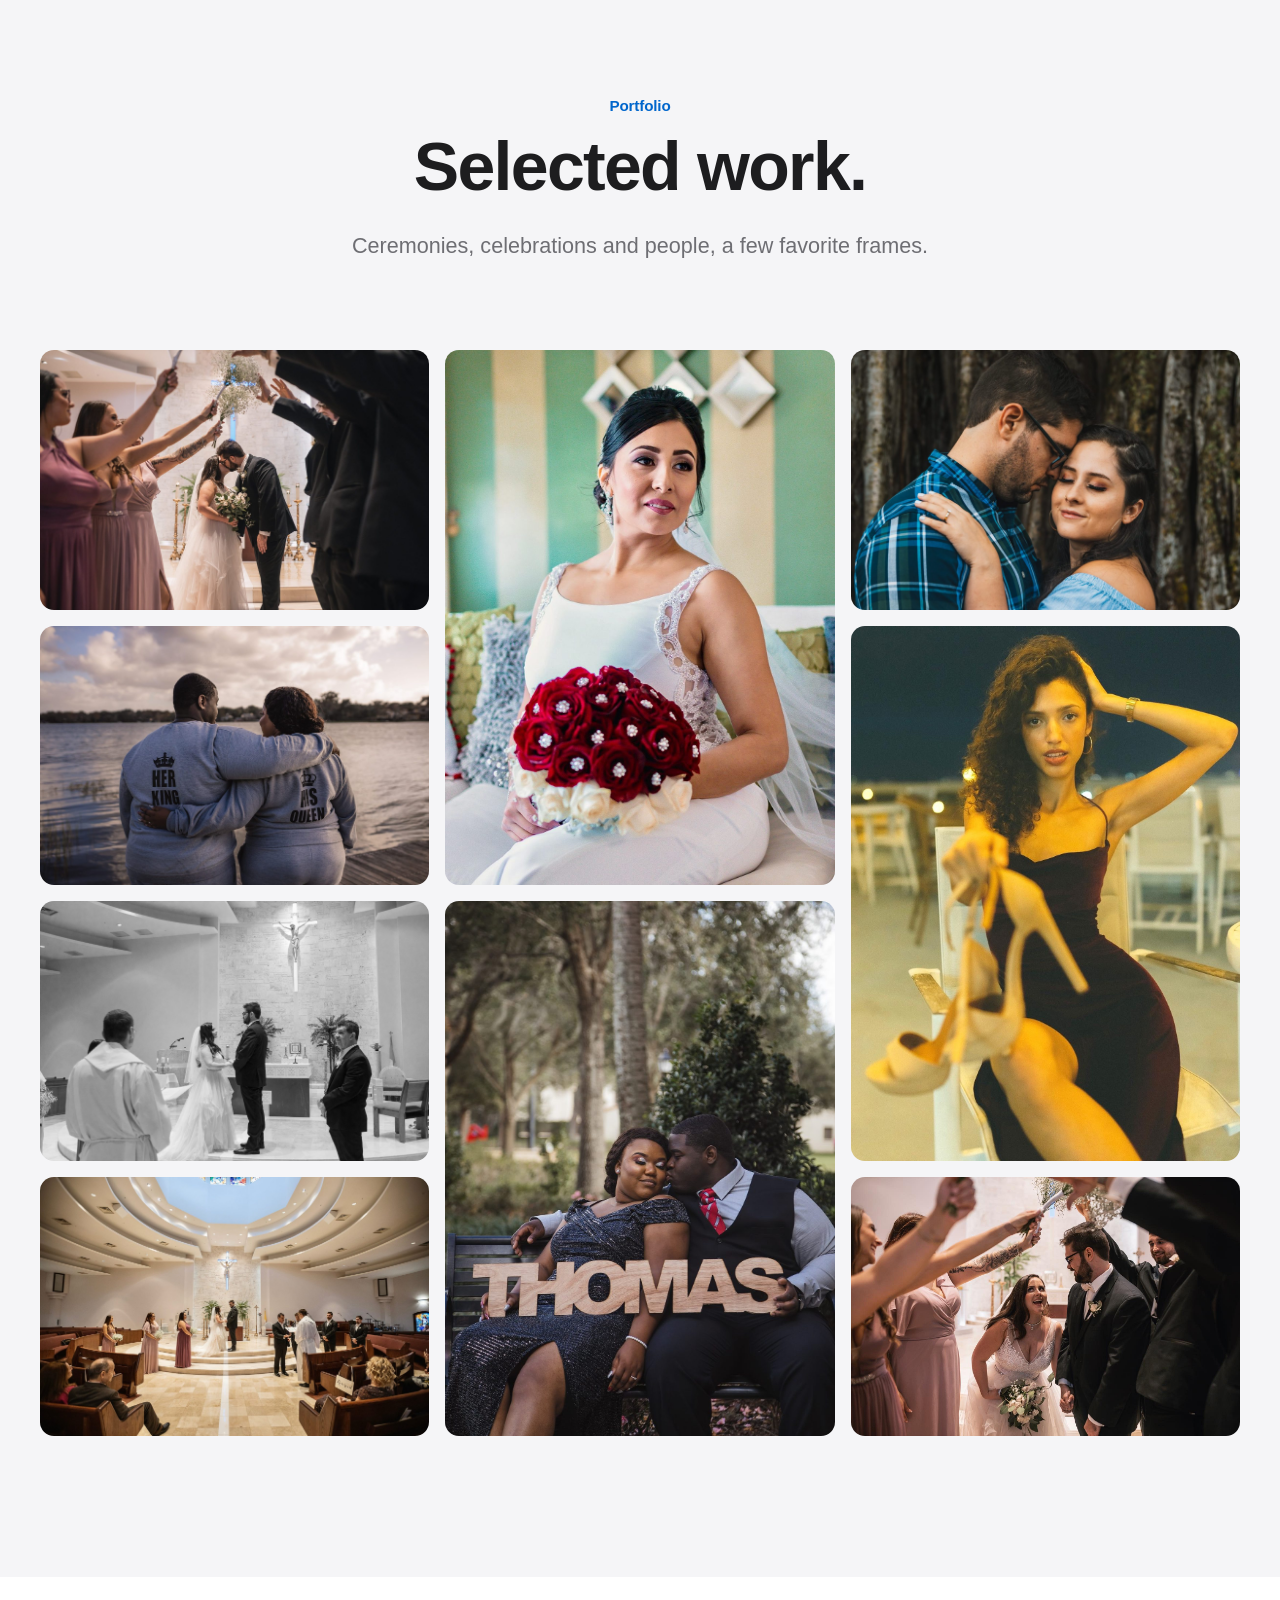
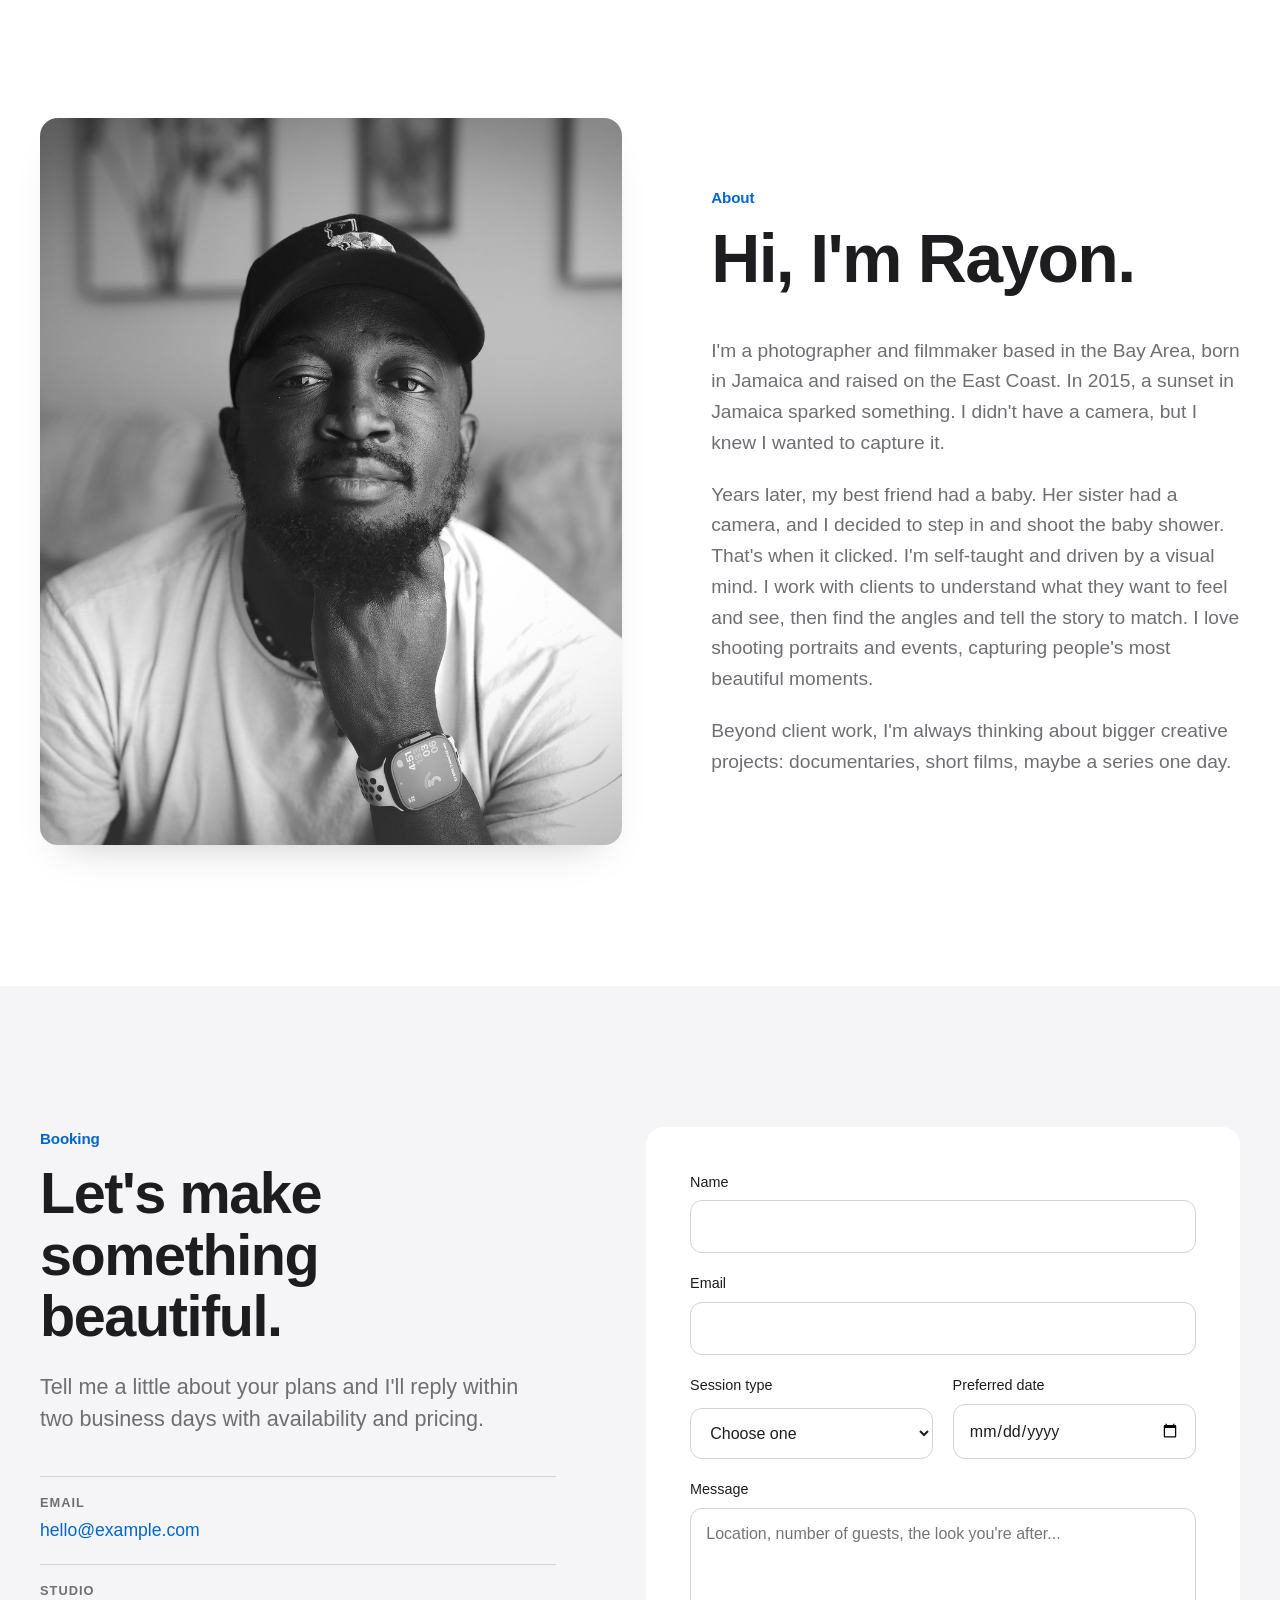
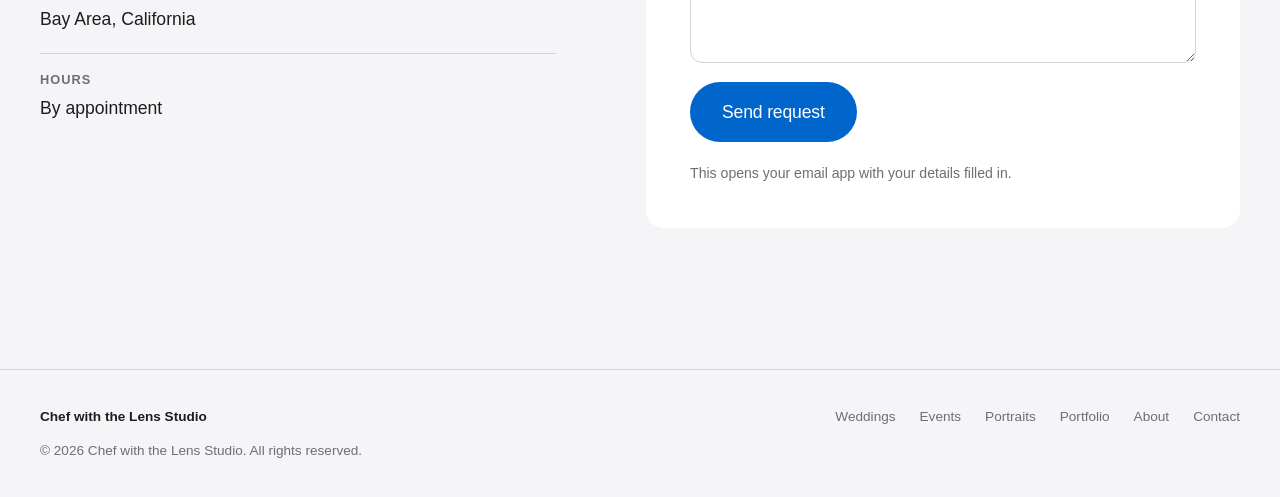
==== commit 45b93e0e: "Add About section" ====
--- a/index.html
+++ b/index.html
@@ -43,6 +43,7 @@
           <li><a href="events.html">Events</a></li>
           <li><a href="portraits.html">Portraits</a></li>
           <li><a href="#portfolio">Portfolio</a></li>
+          <li><a href="#about">About</a></li>
           <li><a href="#contact">Contact</a></li>
         </ul>
       </nav>
@@ -215,6 +216,27 @@
     </section>
 
     <!-- ============================================================
+         ABOUT
+         EDIT ME: the headline, the paragraphs and the photo.
+         Photo: replace images/about-rayon.jpg (same file name) and
+         update the alt="..." text. Written in first person.
+         ============================================================ -->
+    <section class="section about" id="about" aria-labelledby="about-title">
+      <div class="container about-inner">
+        <div class="about-media reveal">
+          <img src="images/about-rayon.jpg" alt="Rayon, photographer behind Chef with the Lens Studio" loading="lazy" width="1600" height="1200" />
+        </div>
+        <div class="about-body reveal">
+          <p class="eyebrow">About</p>
+          <h2 id="about-title">Hi, I'm Rayon.</h2>
+          <p>I'm a photographer and filmmaker based in the Bay Area, born in Jamaica and raised on the East Coast. In 2015, a sunset in Jamaica sparked something. I didn't have a camera, but I knew I wanted to capture it.</p>
+          <p>Years later, my best friend had a baby. Her sister had a camera, and I decided to step in and shoot the baby shower. That's when it clicked. I'm self-taught and driven by a visual mind. I work with clients to understand what they want to feel and see, then find the angles and tell the story to match. I love shooting portraits and events, capturing people's most beautiful moments.</p>
+          <p>Beyond client work, I'm always thinking about bigger creative projects: documentaries, short films, maybe a series one day.</p>
+        </div>
+      </div>
+    </section>
+
+    <!-- ============================================================
          BOOKING / CONTACT
          HOW THE FORM WORKS (no website server needed):
          - Pressing "Send request" opens the visitor's email app with
@@ -242,7 +264,7 @@
           <!-- EDIT ME: Contact details (placeholders, replace with real ones) -->
           <dl class="contact-details">
             <div><dt>Email</dt><dd><a href="mailto:hello@example.com">hello@example.com</a></dd></div>
-            <div><dt>Studio</dt><dd>Your City, State (placeholder)</dd></div>
+            <div><dt>Studio</dt><dd>Bay Area, California</dd></div>
             <div><dt>Hours</dt><dd>By appointment</dd></div>
           </dl>
         </div>
@@ -306,6 +328,7 @@
         <a href="events.html">Events</a>
         <a href="portraits.html">Portraits</a>
         <a href="#portfolio">Portfolio</a>
+        <a href="#about">About</a>
         <a href="#contact">Contact</a>
       </nav>
       <p class="copyright">&copy; <span id="year">2026</span> Chef with the Lens Studio. All rights reserved.</p>
@@ -315,7 +338,7 @@
   <!-- Simple photo viewer (opens when a portfolio photo is clicked) -->
   <dialog class="lightbox" aria-label="Photo viewer">
     <button class="lightbox-close" type="button" aria-label="Close photo">&times;</button>
-    <img src="" alt="" />
+    <img alt="" />
   </dialog>
 
   <script src="script.js" defer></script>
--- a/styles.css
+++ b/styles.css
@@ -238,6 +238,7 @@
 .portfolio-grid li { min-height: 0; }
 .portfolio-grid li.tall { grid-row: span 2; }
 .portfolio-grid.cols-2 { grid-template-columns: repeat(2, 1fr); }
+.portfolio-grid.cols-4 { grid-template-columns: repeat(4, 1fr); }
 .portfolio-item { display: block; overflow: hidden; border-radius: 14px; background: var(--bg); height: 100%; }
 .portfolio-item img {
   width: 100%; aspect-ratio: 3 / 2; object-fit: cover;
@@ -258,6 +259,14 @@
 }
 .lightbox-close:hover { background: rgba(255,255,255,0.3); }
 
+/* ---------- About ---------- */
+.about-inner { display: grid; grid-template-columns: 1.1fr 1fr; gap: clamp(2.5rem, 7vw, 6rem); align-items: center; }
+.about-media { border-radius: var(--radius); overflow: hidden; background: var(--bg-alt); box-shadow: var(--shadow); }
+.about-media img { width: 100%; aspect-ratio: 4 / 5; object-fit: cover; object-position: 55% center; }
+.about-body h2 { margin-bottom: 0.6em; }
+.about-body p:not(.eyebrow) { margin: 0 0 1.1em; font-size: clamp(1.1rem, 1.5vw, 1.25rem); line-height: 1.6; color: var(--text-muted); }
+.about-body p:last-child { margin-bottom: 0; }
+
 /* ---------- Booking / contact ---------- */
 .contact-inner { display: grid; grid-template-columns: 1fr 1.15fr; gap: clamp(2.5rem, 7vw, 6rem); align-items: start; }
 .contact-info h2 { font-size: clamp(2.2rem, 4.6vw, 3.6rem); }
@@ -266,9 +275,10 @@
 .contact-details dt { font-size: 0.8rem; font-weight: 700; color: var(--text-muted); text-transform: uppercase; letter-spacing: 0.08em; }
 .contact-details dd { margin: 0.2rem 0 0; font-size: 1.1rem; }
 
+.contact { background: var(--bg-alt); }
 .booking-form {
   display: grid; gap: 1.2rem;
-  background: var(--bg-alt); padding: clamp(1.5rem, 4vw, 2.75rem); border-radius: var(--radius);
+  background: var(--surface); padding: clamp(1.5rem, 4vw, 2.75rem); border-radius: var(--radius);
 }
 .form-row { display: grid; gap: 0.4rem; }
 .form-row-split { display: grid; grid-template-columns: 1fr 1fr; gap: 1.2rem; }
@@ -301,7 +311,7 @@
 .site-footer { background: var(--bg-alt); color: var(--text-muted); font-size: 0.85rem; padding: 2.25rem 0; border-top: 1px solid var(--line); }
 .footer-inner { display: flex; flex-wrap: wrap; align-items: center; justify-content: space-between; gap: 0.75rem 2rem; }
 .footer-brand { margin: 0; font-weight: 700; color: var(--text); }
-.footer-links { display: flex; gap: 1.5rem; }
+.footer-links { display: flex; flex-wrap: wrap; gap: 0.6rem 1.5rem; }
 .footer-links a { color: var(--text-muted); }
 .footer-links a:hover { color: var(--text); }
 .copyright { margin: 0; width: 100%; }
@@ -319,7 +329,10 @@
   .service:nth-of-type(even) .service-media { order: 0; }
   .portfolio-grid { grid-template-columns: repeat(2, 1fr); gap: 12px; }
   .portfolio-grid li.feature { grid-column: 1 / -1; }
+  .portfolio-grid.cols-4 { grid-template-columns: repeat(2, 1fr); }
   .contact-inner { grid-template-columns: 1fr; }
+  .about-inner { grid-template-columns: 1fr; }
+  .about-media img { aspect-ratio: 4 / 3; object-position: center; }
 }
 
 @media (max-width: 960px) {
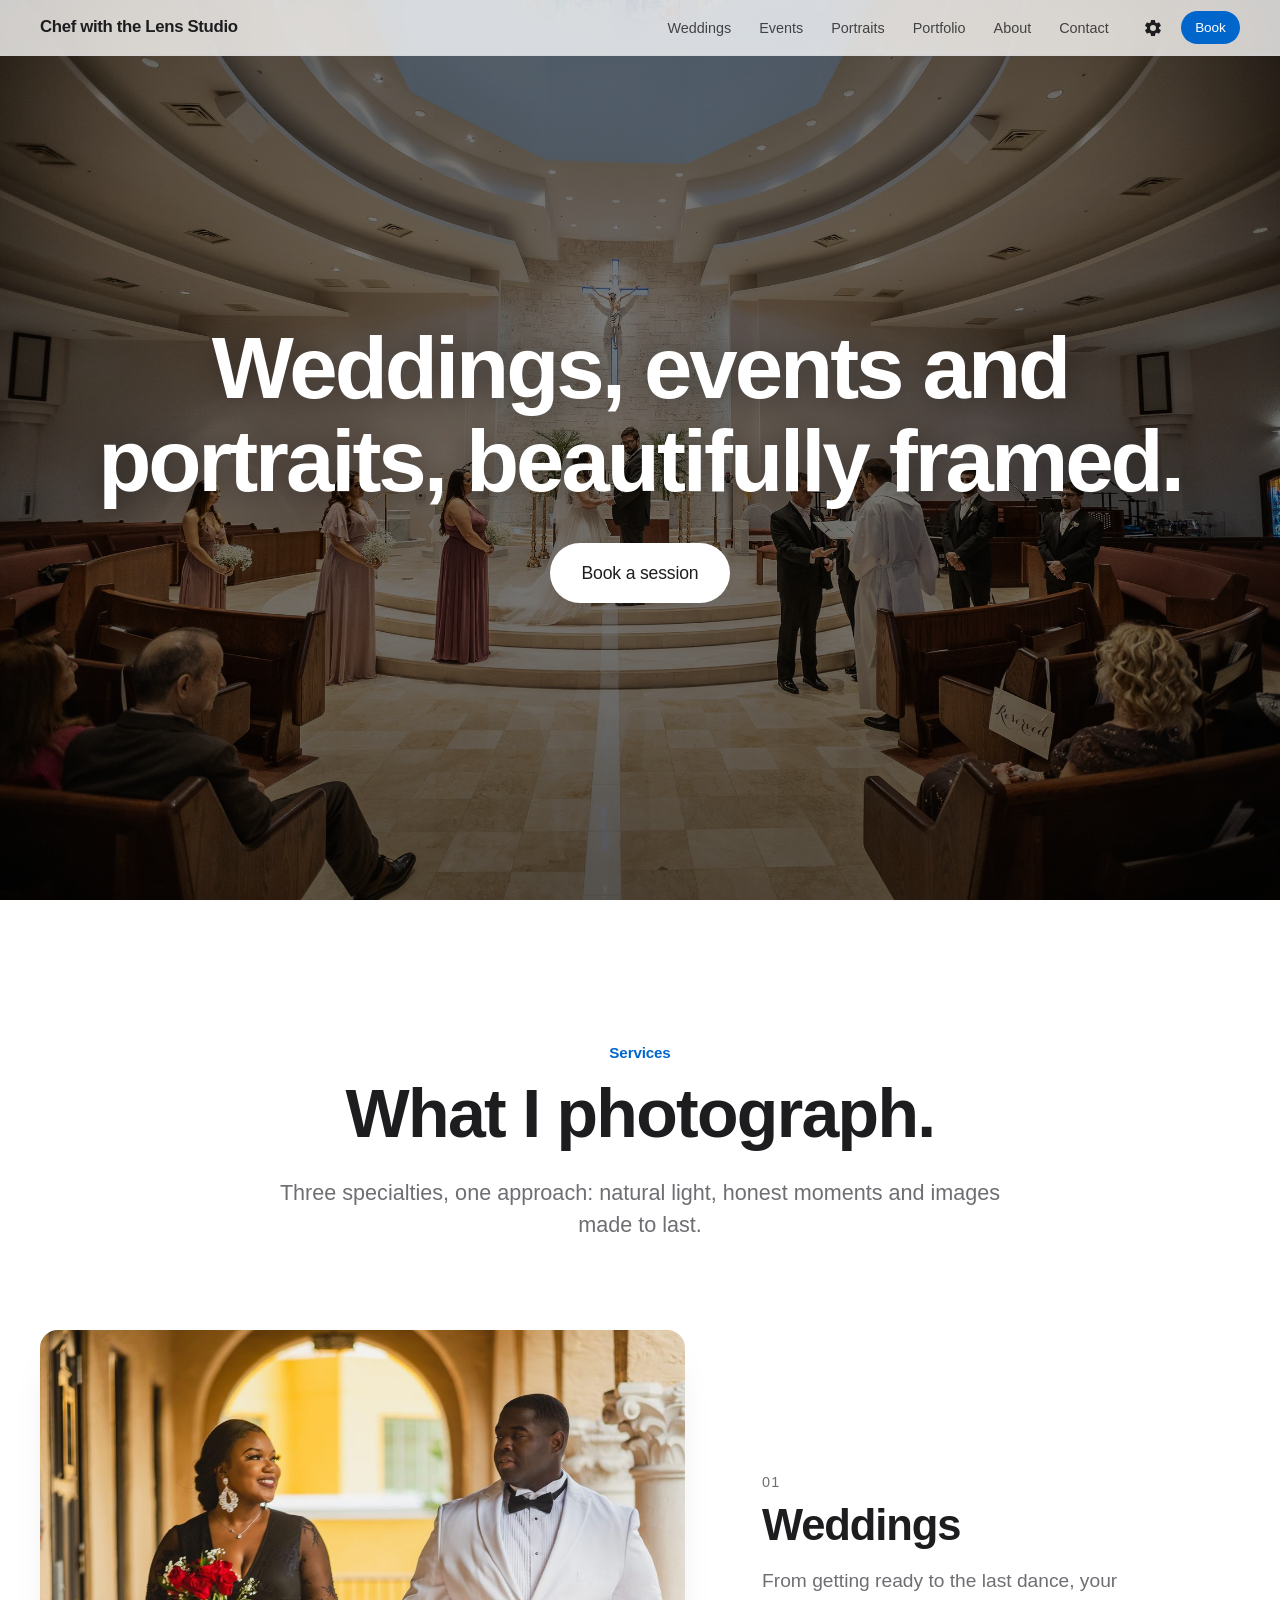
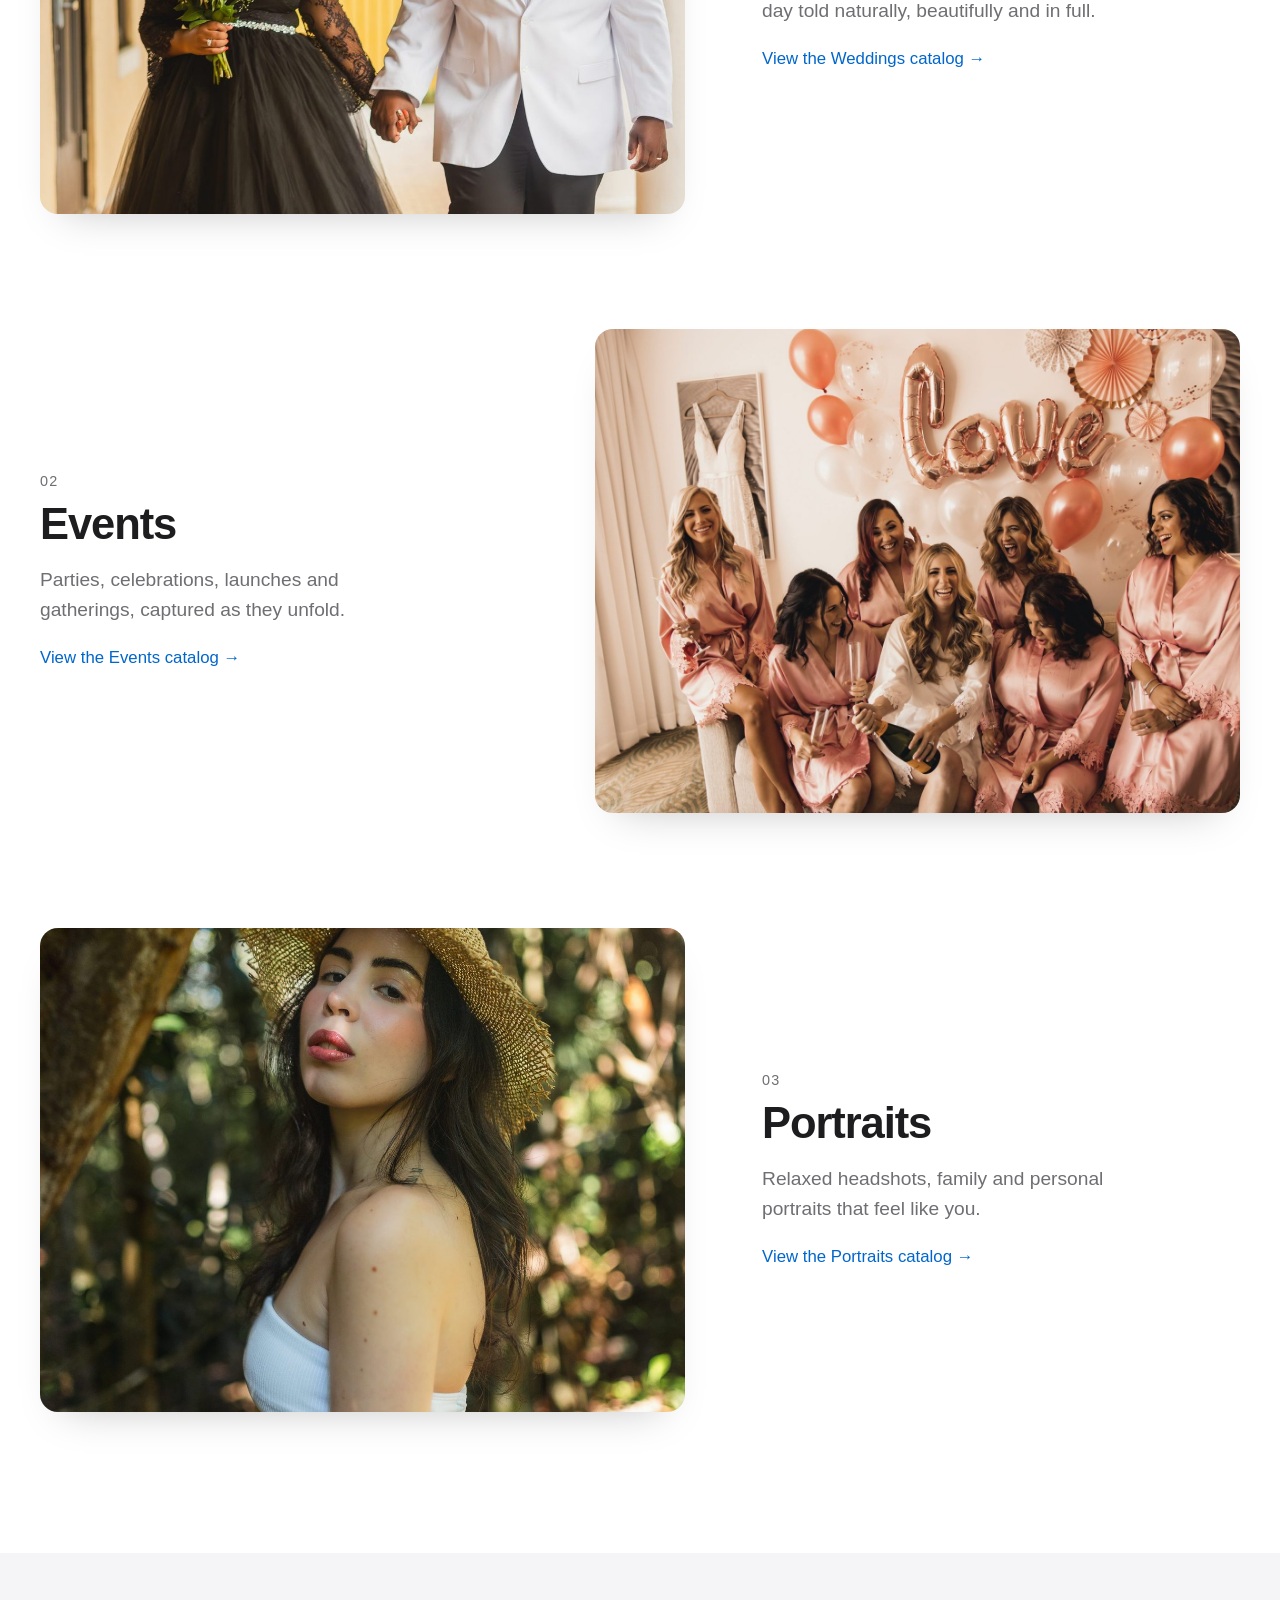
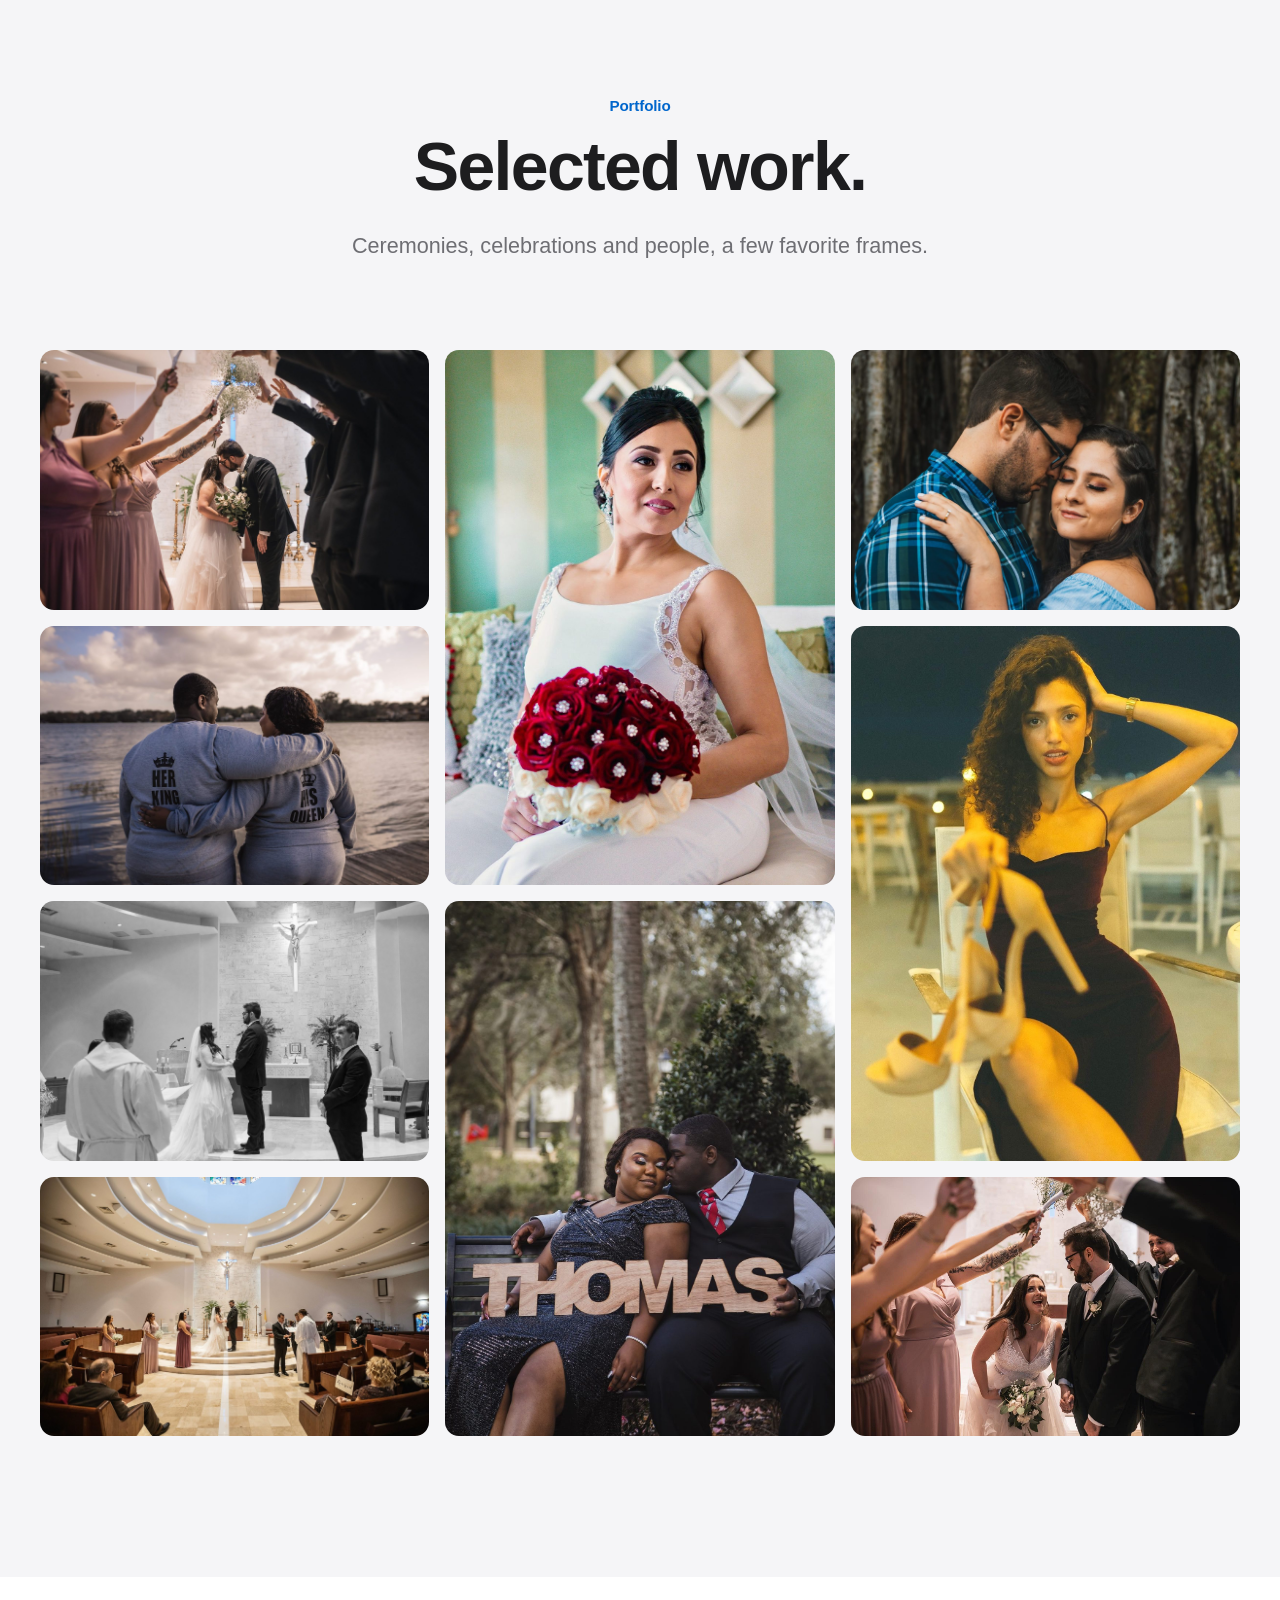
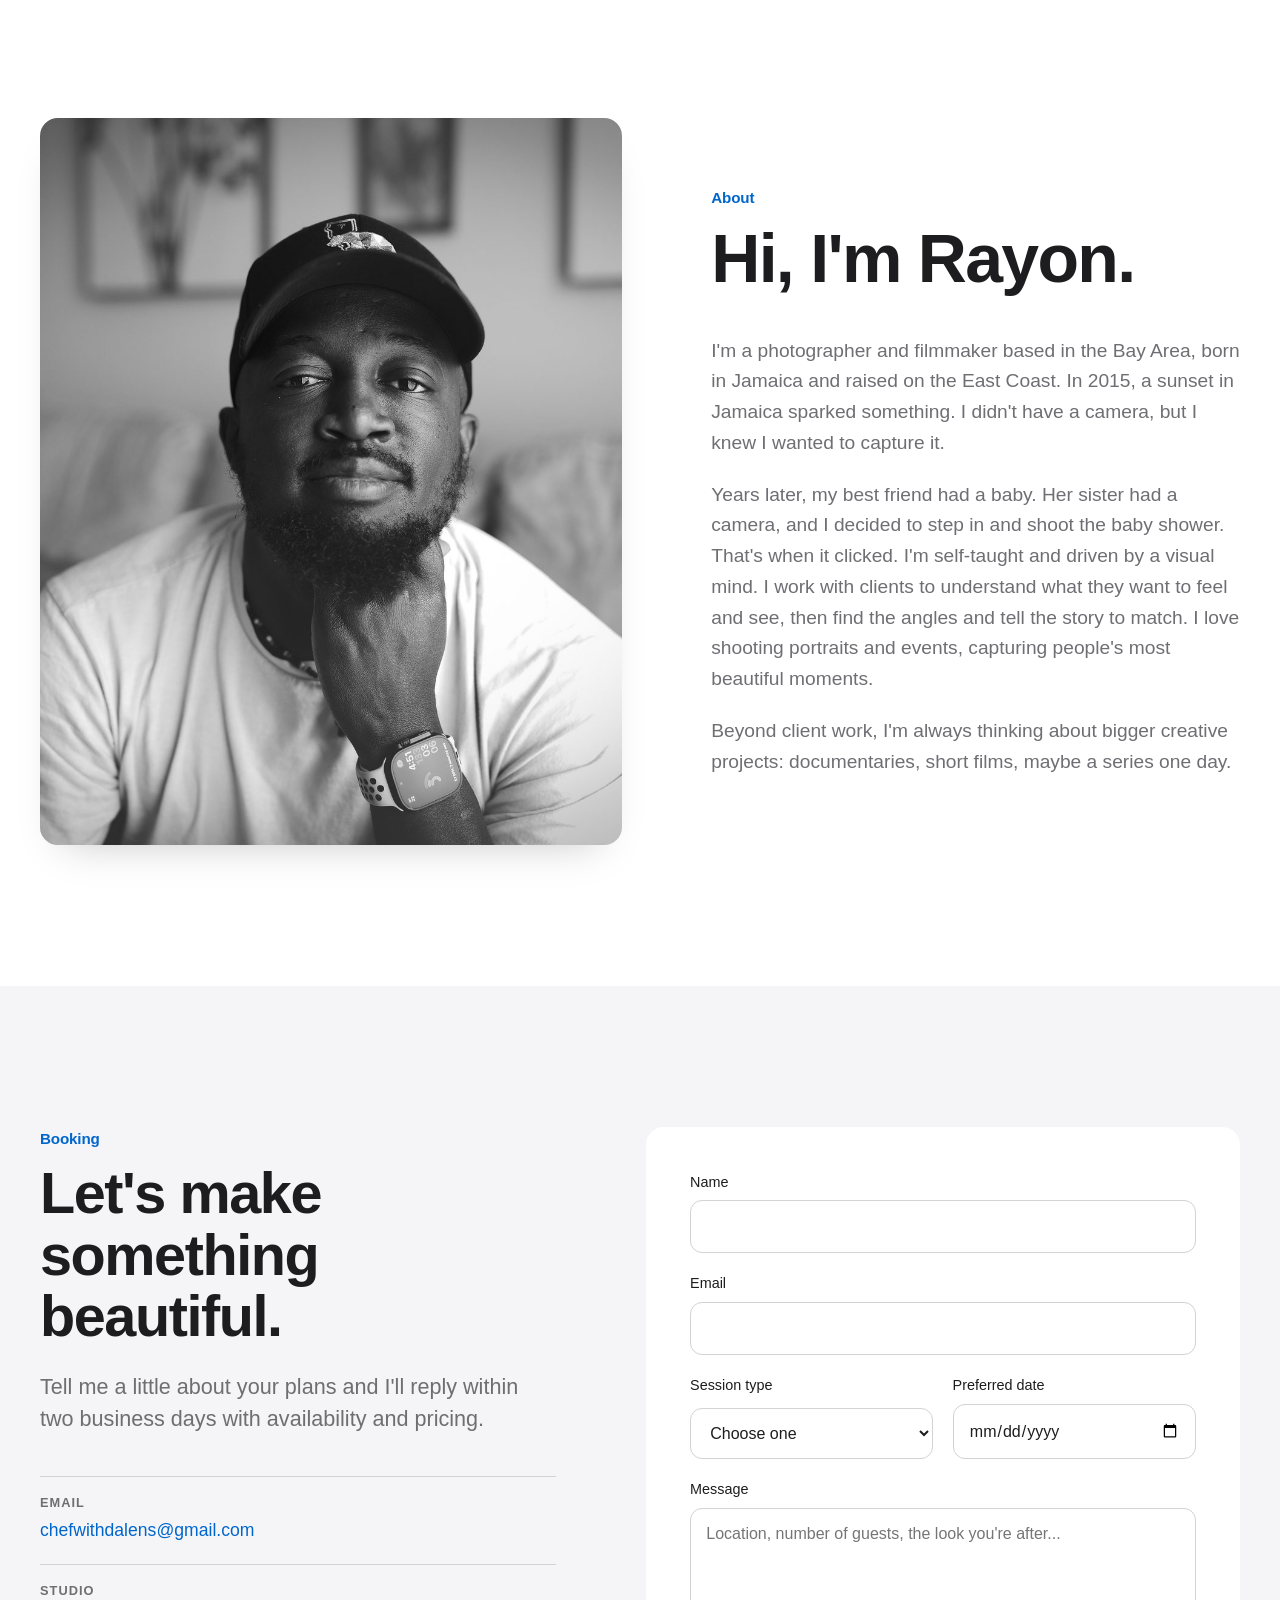
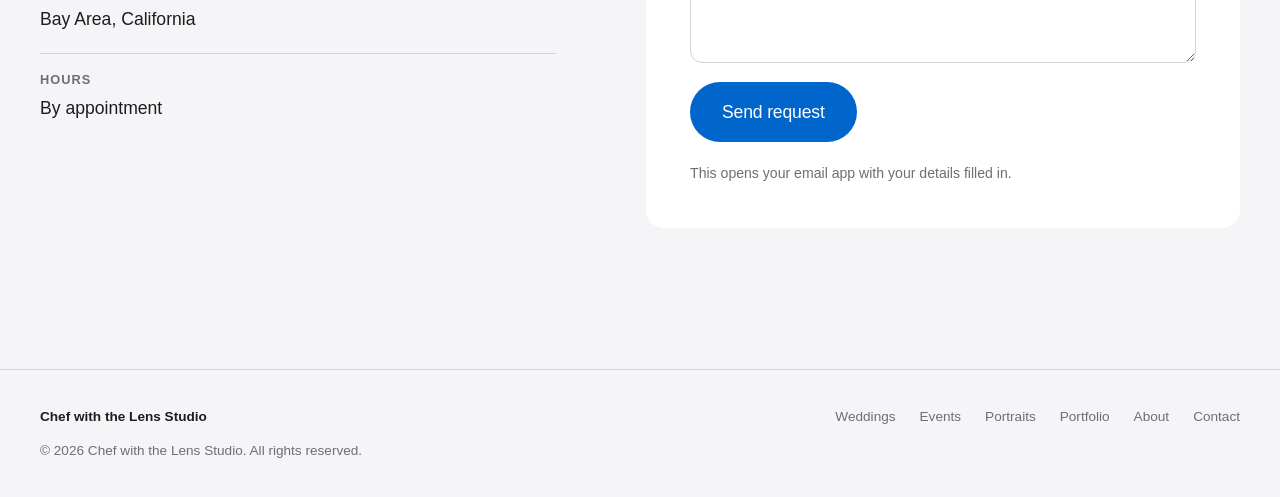
==== commit b0bdc398: "Use real booking email" ====
--- a/index.html
+++ b/index.html
@@ -241,17 +241,17 @@
          HOW THE FORM WORKS (no website server needed):
          - Pressing "Send request" opens the visitor's email app with
            a pre-filled message addressed to YOUR email.
-         - EDIT ME: Replace hello@example.com in BOTH action="mailto:..."
+         - EDIT ME: Replace chefwithdalens@gmail.com in BOTH action="mailto:..."
            and data-mailto="..." on the <form> line, and in the
            contact details list.
 
          WANT SUBMISSIONS WITHOUT AN EMAIL APP? (recommended)
          Sign up for a free form service such as Formspree
          (https://formspree.io). Then on the <form> line:
-           1. Change action="mailto:hello@example.com" to the URL they
+           1. Change action="mailto:chefwithdalens@gmail.com" to the URL they
               give you, e.g. action="https://formspree.io/f/abcdwxyz"
            2. Keep method="post", but DELETE enctype="text/plain"
-           3. DELETE data-mailto="hello@example.com"
+           3. DELETE data-mailto="chefwithdalens@gmail.com"
          ============================================================ -->
     <section class="section contact" id="contact">
       <div class="container contact-inner">
@@ -263,17 +263,17 @@
 
           <!-- EDIT ME: Contact details (placeholders, replace with real ones) -->
           <dl class="contact-details">
-            <div><dt>Email</dt><dd><a href="mailto:hello@example.com">hello@example.com</a></dd></div>
+            <div><dt>Email</dt><dd><a href="mailto:chefwithdalens@gmail.com">chefwithdalens@gmail.com</a></dd></div>
             <div><dt>Studio</dt><dd>Bay Area, California</dd></div>
             <div><dt>Hours</dt><dd>By appointment</dd></div>
           </dl>
         </div>
 
         <form class="booking-form reveal"
-              action="mailto:hello@example.com"
+              action="mailto:chefwithdalens@gmail.com"
               method="post"
               enctype="text/plain"
-              data-mailto="hello@example.com">
+              data-mailto="chefwithdalens@gmail.com">
           <div class="form-row">
             <label for="name">Name</label>
             <input id="name" name="name" type="text" autocomplete="name" required />
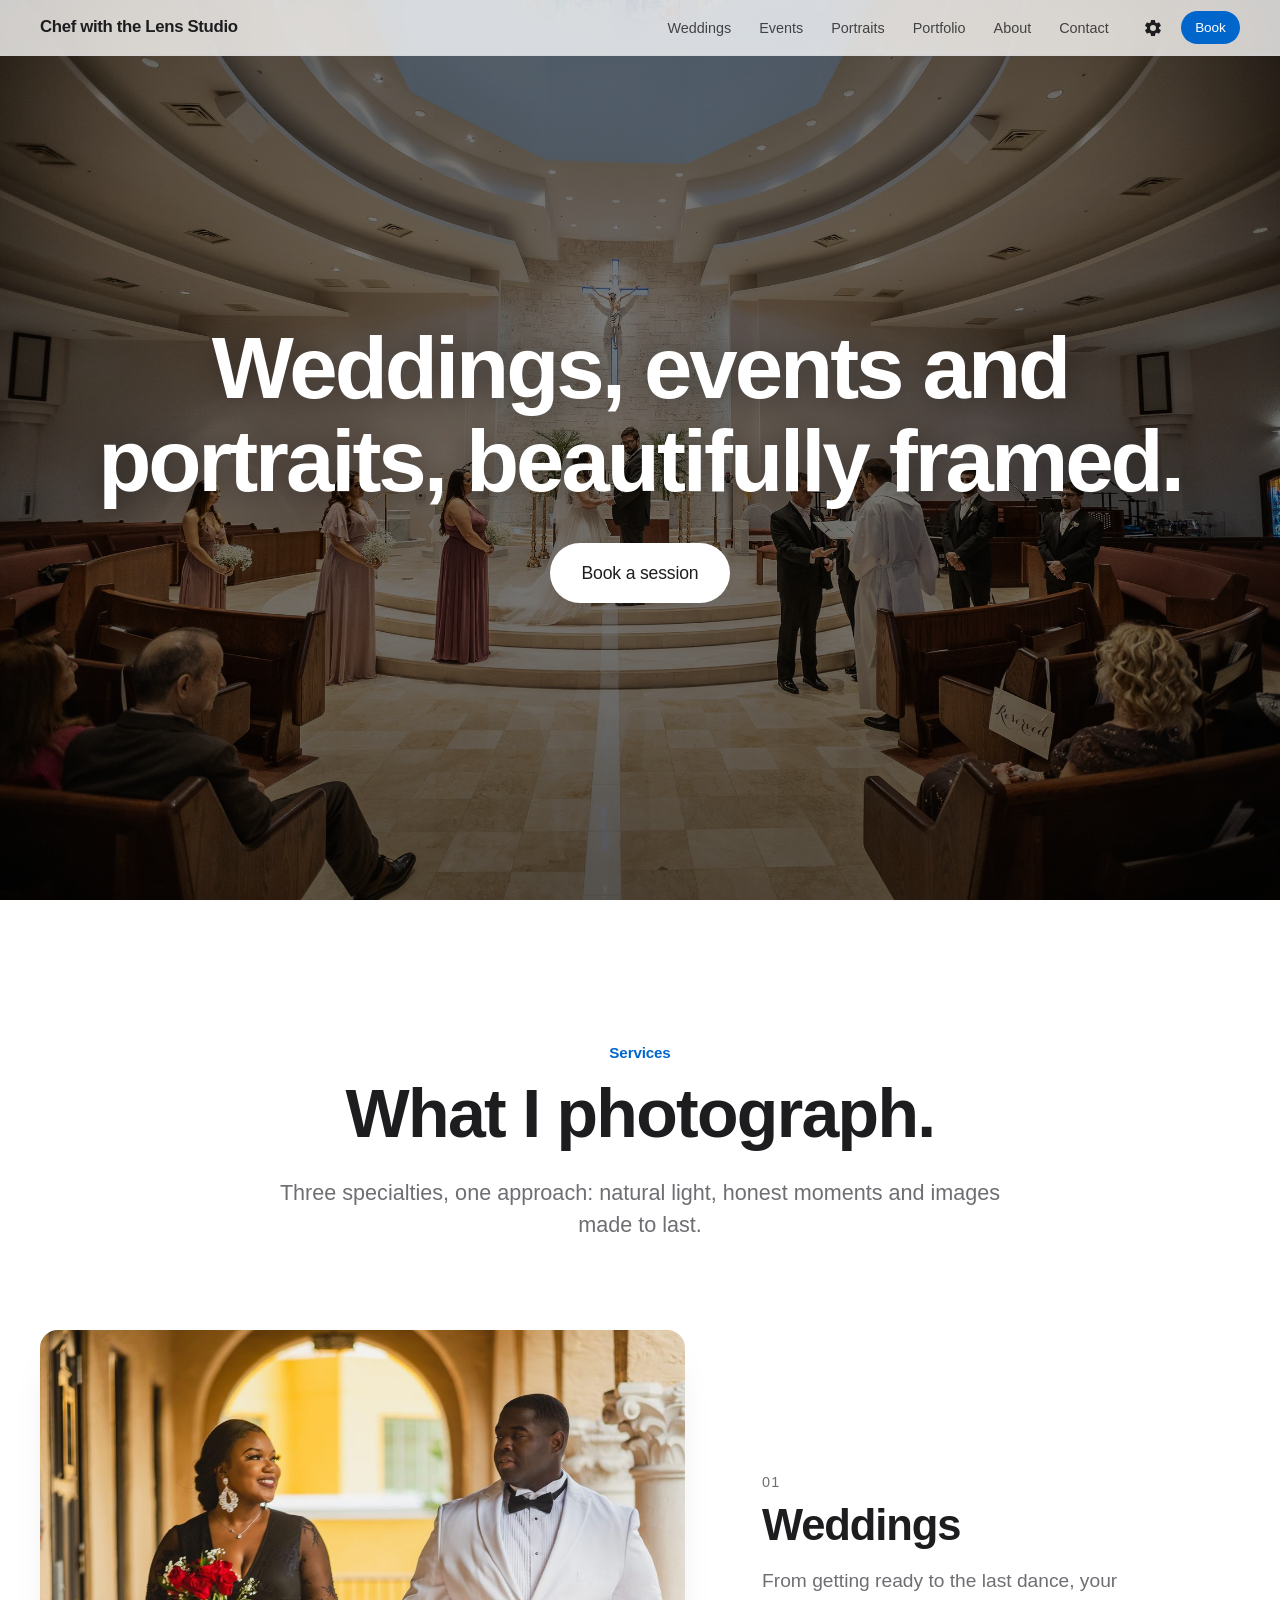
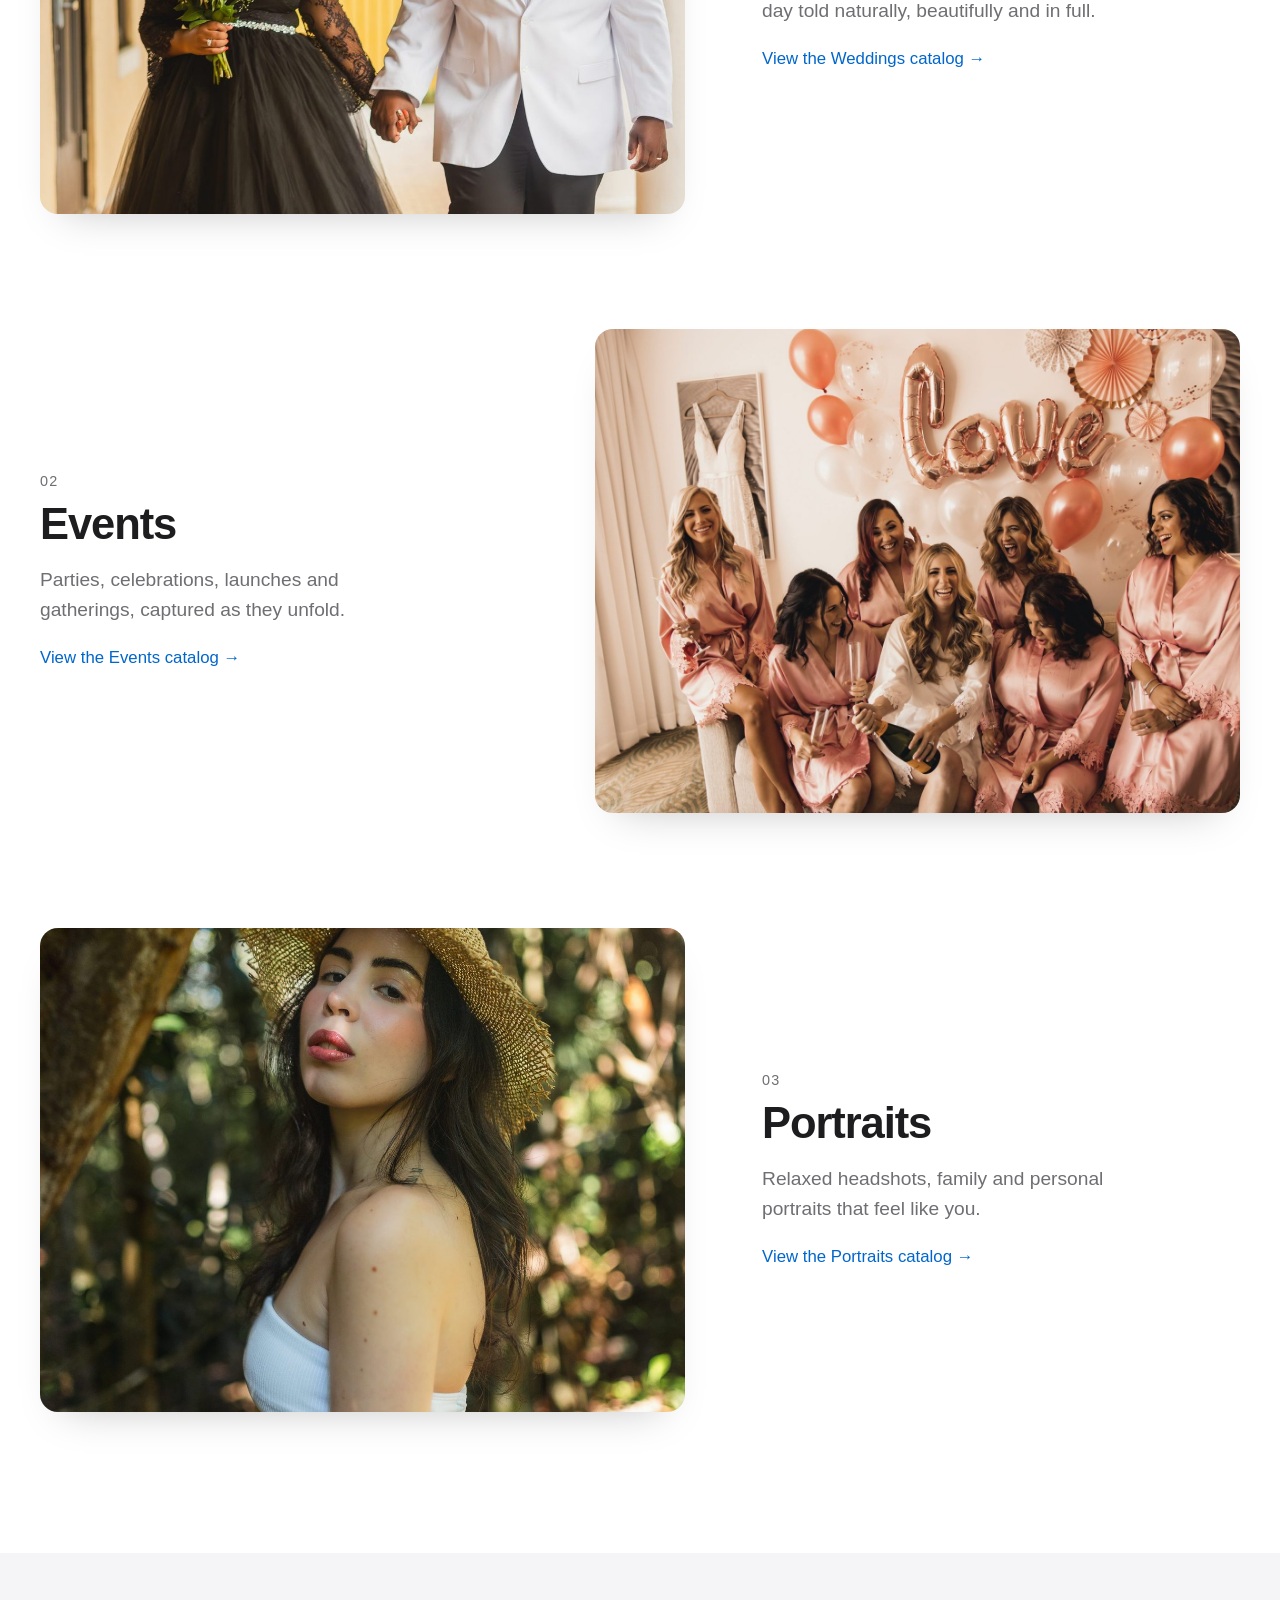
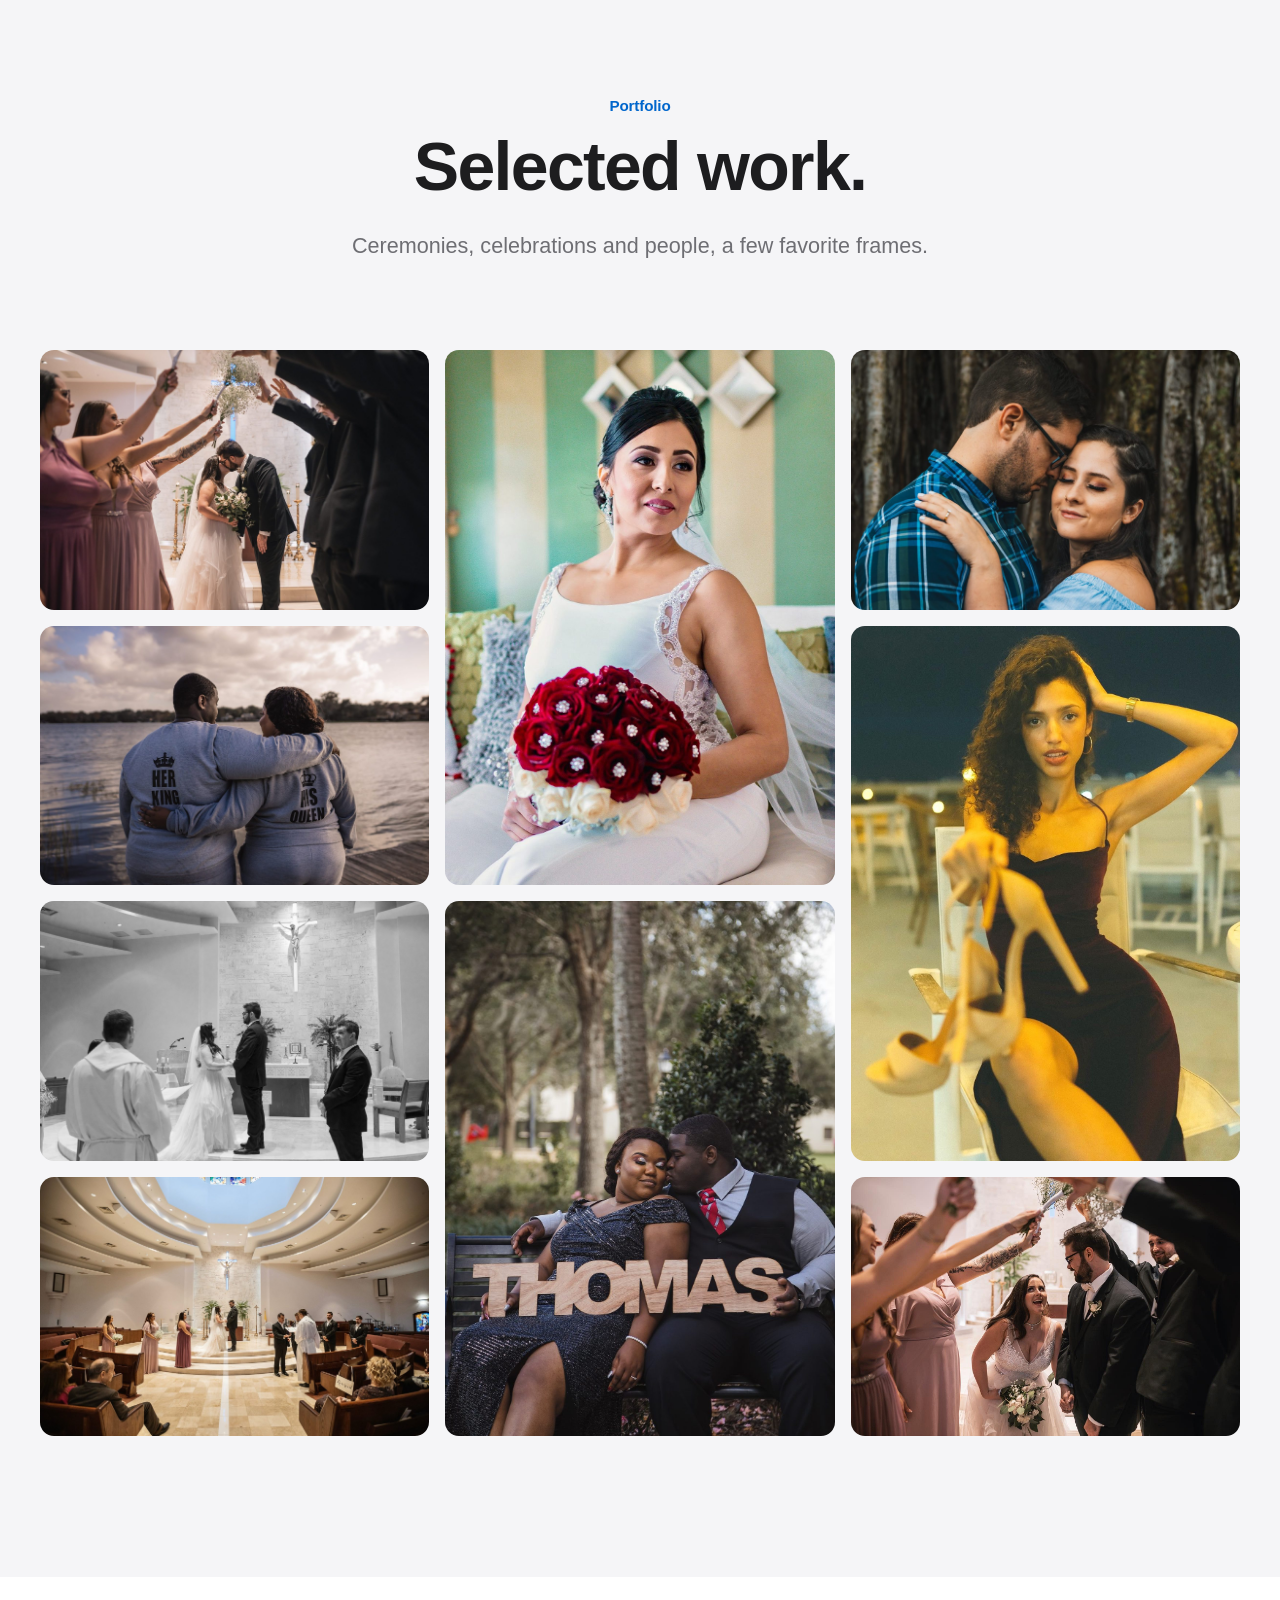
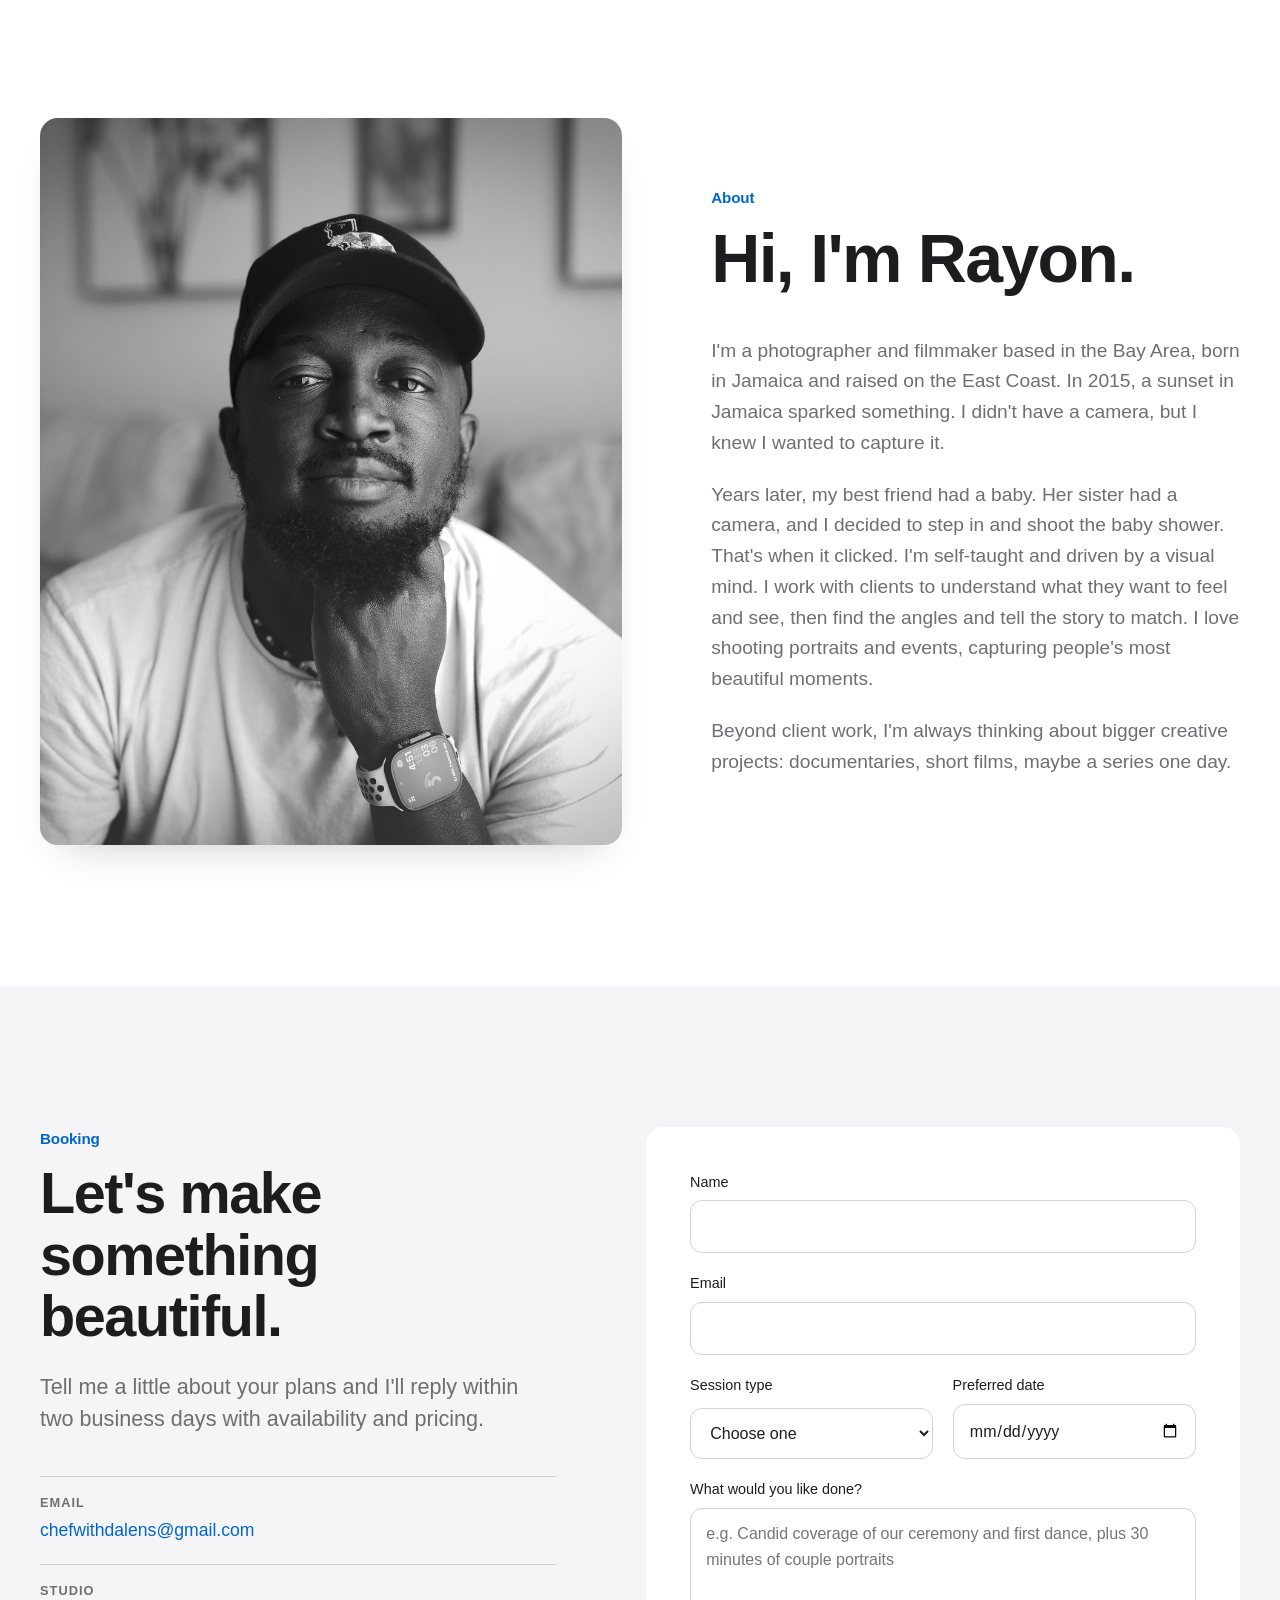
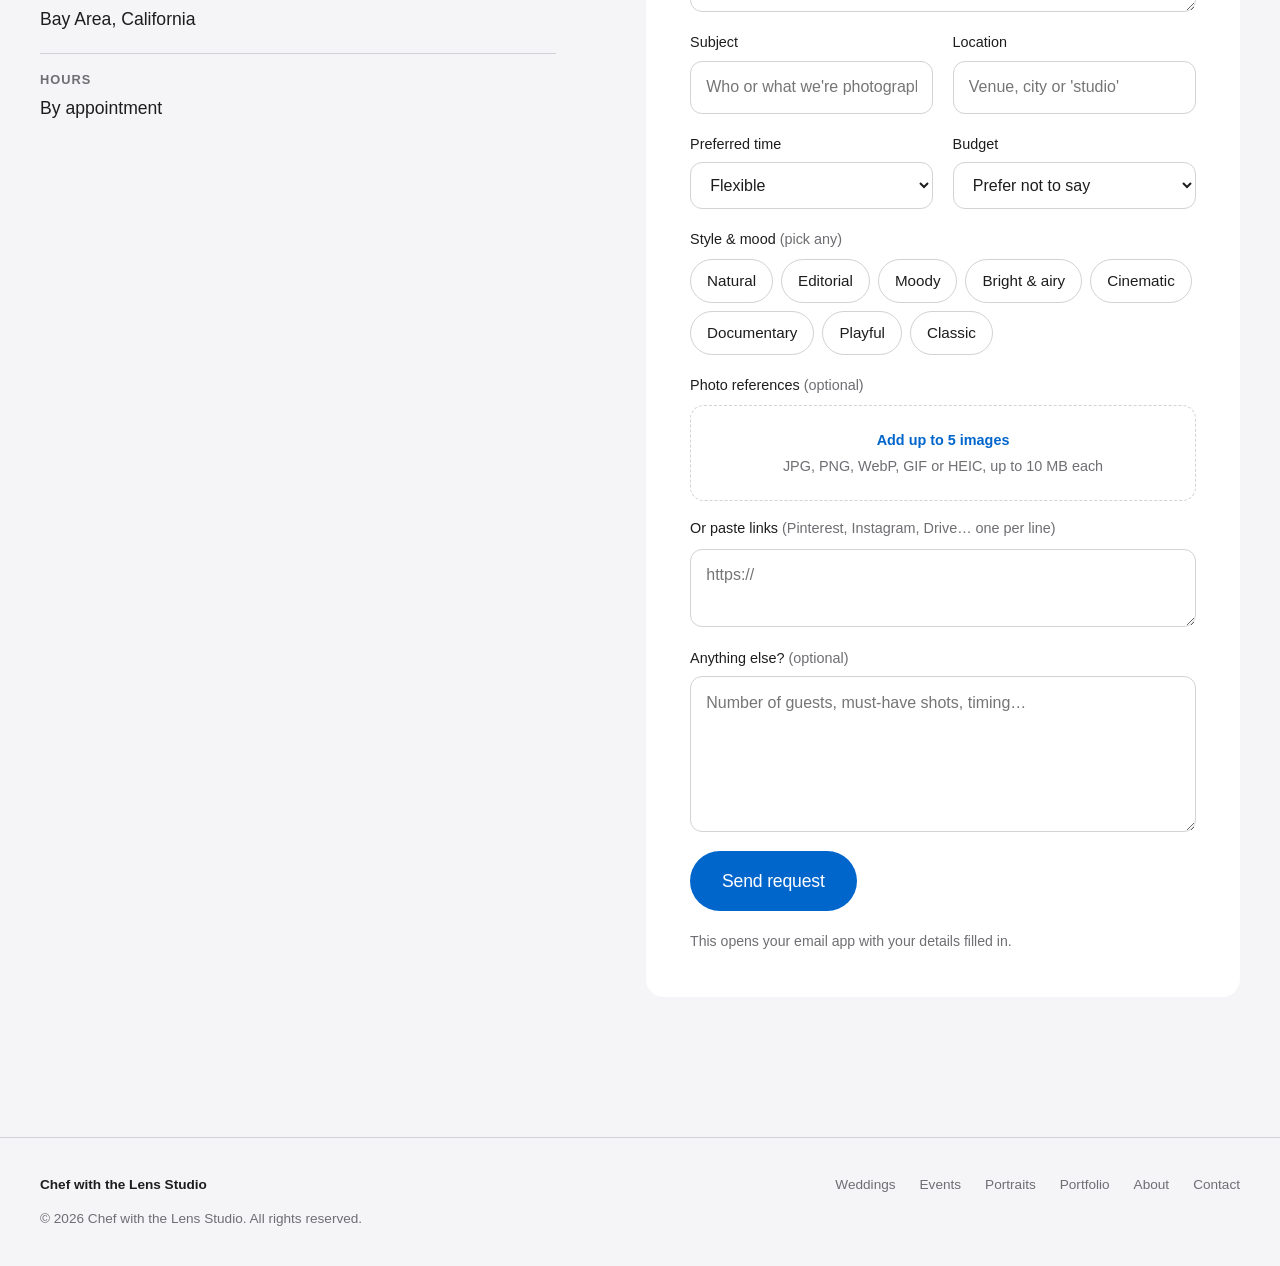
==== commit 3314f866: "Booking brief, photo references, owner dashboard" ====
--- a/index.html
+++ b/index.html
@@ -304,8 +304,74 @@
           </div>
 
           <div class="form-row">
-            <label for="message">Message</label>
-            <textarea id="message" name="message" rows="5" placeholder="Location, number of guests, the look you're after..."></textarea>
+            <label for="brief">What would you like done?</label>
+            <textarea id="brief" name="brief" rows="3" required maxlength="1000" placeholder="e.g. Candid coverage of our ceremony and first dance, plus 30 minutes of couple portraits"></textarea>
+          </div>
+
+          <div class="form-row-split">
+            <div class="form-row">
+              <label for="subject">Subject</label>
+              <input id="subject" name="subject" type="text" maxlength="200" placeholder="Who or what we're photographing" />
+            </div>
+            <div class="form-row">
+              <label for="location">Location</label>
+              <input id="location" name="location" type="text" maxlength="200" placeholder="Venue, city or 'studio'" />
+            </div>
+          </div>
+
+          <div class="form-row-split">
+            <div class="form-row">
+              <label for="time">Preferred time</label>
+              <select id="time" name="preferred_time">
+                <option value="">Flexible</option>
+                <option>Morning</option>
+                <option>Afternoon</option>
+                <option>Golden hour</option>
+                <option>Evening</option>
+              </select>
+            </div>
+            <div class="form-row">
+              <label for="budget">Budget</label>
+              <select id="budget" name="budget">
+                <option value="">Prefer not to say</option>
+                <option>Under $500</option>
+                <option>$500–$1,500</option>
+                <option>$1,500–$3,000</option>
+                <option>$3,000+</option>
+              </select>
+            </div>
+          </div>
+
+          <fieldset class="form-row mood-group">
+            <legend>Style &amp; mood <span class="optional">(pick any)</span></legend>
+            <div class="mood-chips">
+              <label><input type="checkbox" name="moods" value="Natural" /> Natural</label>
+              <label><input type="checkbox" name="moods" value="Editorial" /> Editorial</label>
+              <label><input type="checkbox" name="moods" value="Moody" /> Moody</label>
+              <label><input type="checkbox" name="moods" value="Bright & airy" /> Bright &amp; airy</label>
+              <label><input type="checkbox" name="moods" value="Cinematic" /> Cinematic</label>
+              <label><input type="checkbox" name="moods" value="Documentary" /> Documentary</label>
+              <label><input type="checkbox" name="moods" value="Playful" /> Playful</label>
+              <label><input type="checkbox" name="moods" value="Classic" /> Classic</label>
+            </div>
+          </fieldset>
+
+          <fieldset class="form-row refs-group">
+            <legend>Photo references <span class="optional">(optional)</span></legend>
+            <label class="refs-drop" for="refFiles">
+              <span class="refs-drop-title">Add up to 5 images</span>
+              <span class="optional">JPG, PNG, WebP, GIF or HEIC, up to 10&nbsp;MB each</span>
+              <input id="refFiles" name="ref_files" type="file" accept="image/*" multiple />
+            </label>
+            <ul class="refs-preview" aria-live="polite"></ul>
+            <p class="refs-err" role="alert" hidden></p>
+            <label for="refLinks">Or paste links <span class="optional">(Pinterest, Instagram, Drive… one per line)</span></label>
+            <textarea id="refLinks" name="reference_links" rows="2" maxlength="2000" placeholder="https://"></textarea>
+          </fieldset>
+
+          <div class="form-row">
+            <label for="message">Anything else? <span class="optional">(optional)</span></label>
+            <textarea id="message" name="message" rows="5" placeholder="Number of guests, must-have shots, timing…"></textarea>
           </div>
 
           <button class="btn btn-large" type="submit">Send request</button>
@@ -341,6 +407,7 @@
     <img alt="" />
   </dialog>
 
+  <script src="booking-config.js" defer></script>
   <script src="script.js" defer></script>
 </body>
 </html>
--- a/styles.css
+++ b/styles.css
@@ -378,3 +378,26 @@
   *, *::before, *::after { animation: none !important; transition: none !important; }
   .js .reveal { opacity: 1; transform: none; }
 }
+
+/* Booking form: creative brief extras */
+.optional { font-weight: 400; color: var(--text-muted); }
+.mood-group { border: 0; padding: 0; margin: 0; min-width: 0; }
+.mood-group legend { font-size: 0.9rem; font-weight: 500; padding: 0; margin-bottom: 0.5rem; }
+.mood-chips { display: flex; flex-wrap: wrap; gap: 0.5rem; }
+.booking-form .mood-chips label { position: relative; display: inline-flex; align-items: center; min-height: 44px; padding: 0 1rem; border: 1px solid var(--line); border-radius: 999px; cursor: pointer; font-size: 0.95rem; font-weight: 500; user-select: none; }
+.booking-form .mood-chips input { position: absolute; opacity: 0; width: 1px; height: 1px; }
+.booking-form .mood-chips label:has(input:checked) { background: var(--accent); border-color: var(--accent); color: var(--on-accent); }
+.booking-form .mood-chips label:has(input:focus-visible) { outline: 3px solid var(--accent); outline-offset: 2px; }
+@media (max-width: 600px) { .form-row-split { grid-template-columns: 1fr; } }
+.refs-group { border: 0; padding: 0; margin: 0; min-width: 0; display: grid; gap: 0.5rem; }
+.refs-group legend { font-size: 0.9rem; font-weight: 500; padding: 0; margin-bottom: 0.5rem; }
+.booking-form .refs-drop { display: grid; gap: 0.2rem; justify-items: center; text-align: center; padding: 1.4rem 1rem; border: 1.5px dashed var(--line); border-radius: 14px; cursor: pointer; }
+.booking-form .refs-drop:hover, .booking-form .refs-drop:focus-within { border-color: var(--accent); }
+.refs-drop-title { font-weight: 600; color: var(--accent); }
+.booking-form .refs-drop input { position: absolute; width: 1px; height: 1px; opacity: 0; }
+.refs-preview { list-style: none; margin: 0; padding: 0; display: flex; flex-wrap: wrap; gap: 0.5rem; }
+.refs-preview li { position: relative; width: 72px; height: 72px; }
+.refs-preview img { width: 100%; height: 100%; object-fit: cover; border-radius: 10px; }
+.refs-preview button { position: absolute; top: -8px; right: -8px; width: 26px; height: 26px; border-radius: 50%; border: 0; background: #1d1d1f; color: #fff; cursor: pointer; font-size: 16px; line-height: 1; }
+.refs-err { margin: 0; color: #c4161c; font-size: 0.9rem; }
+[data-theme="dark"] .refs-err { color: #ff6b6b; }
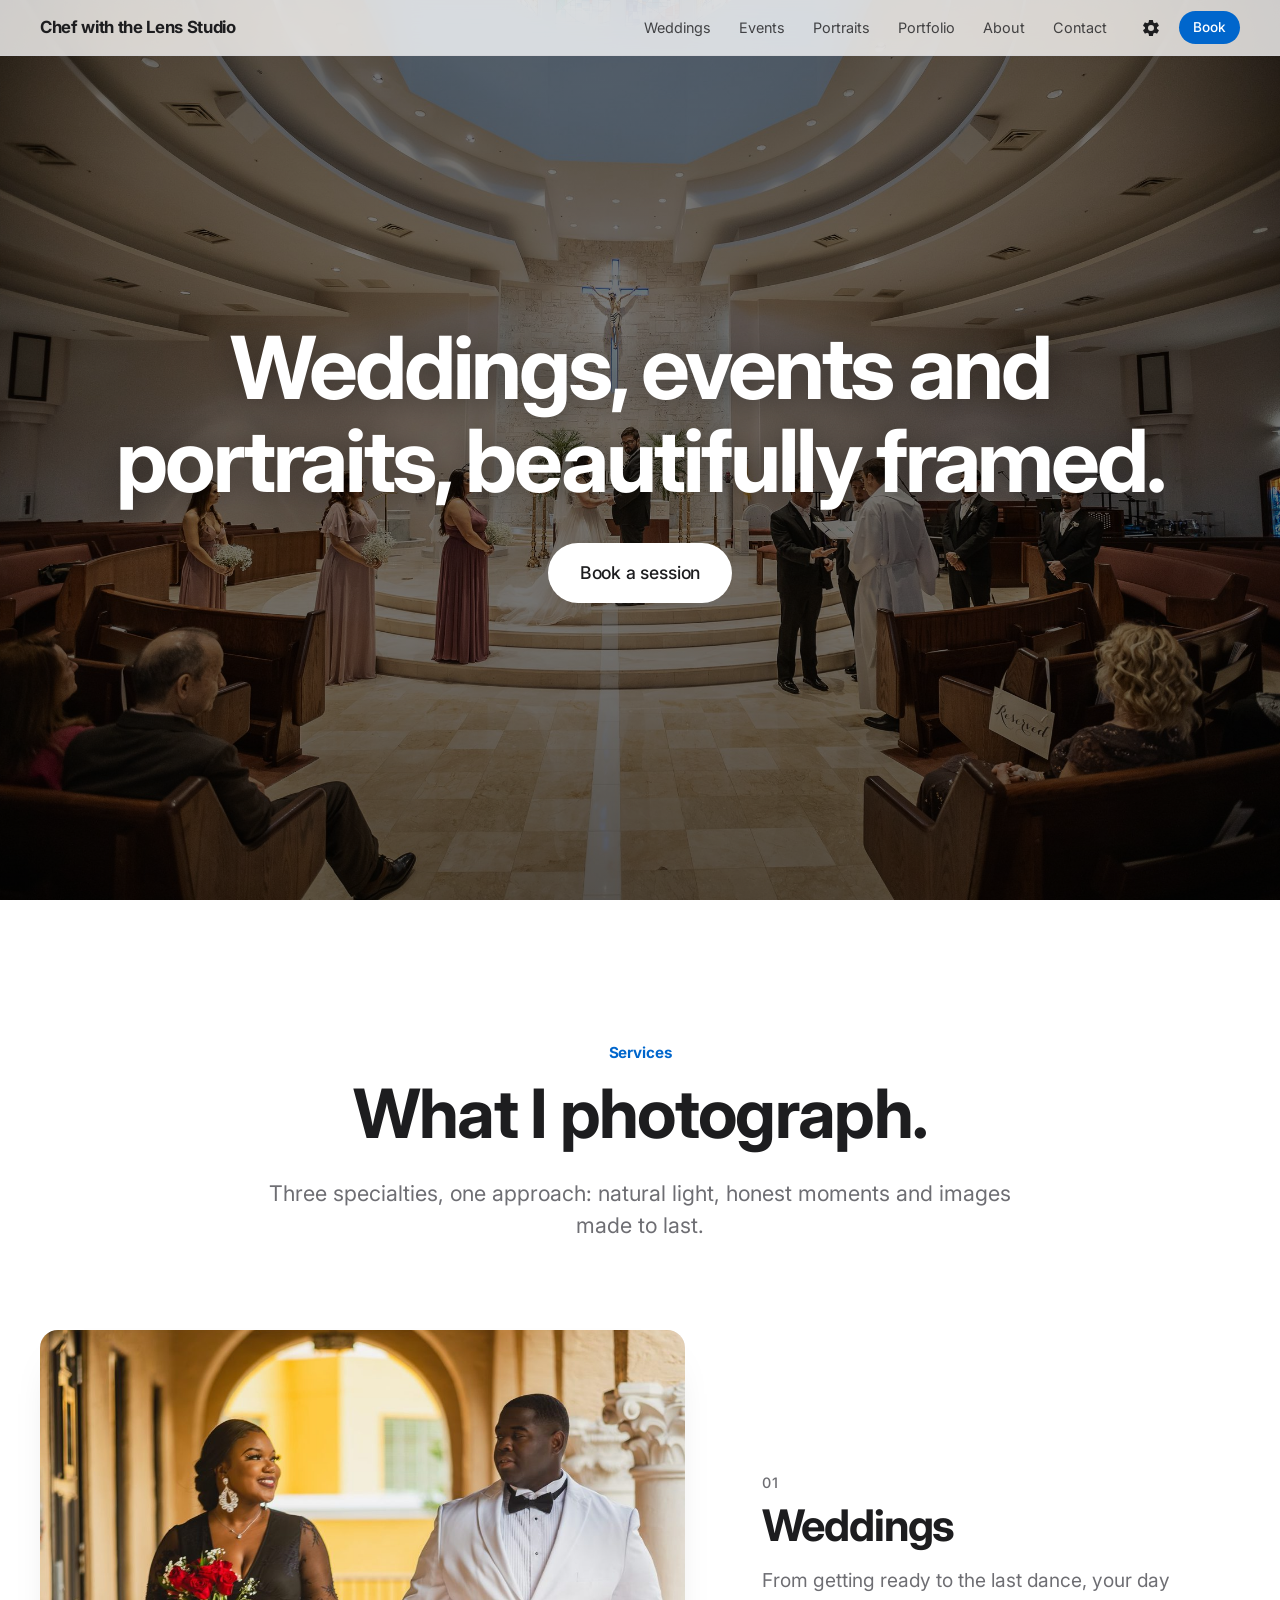
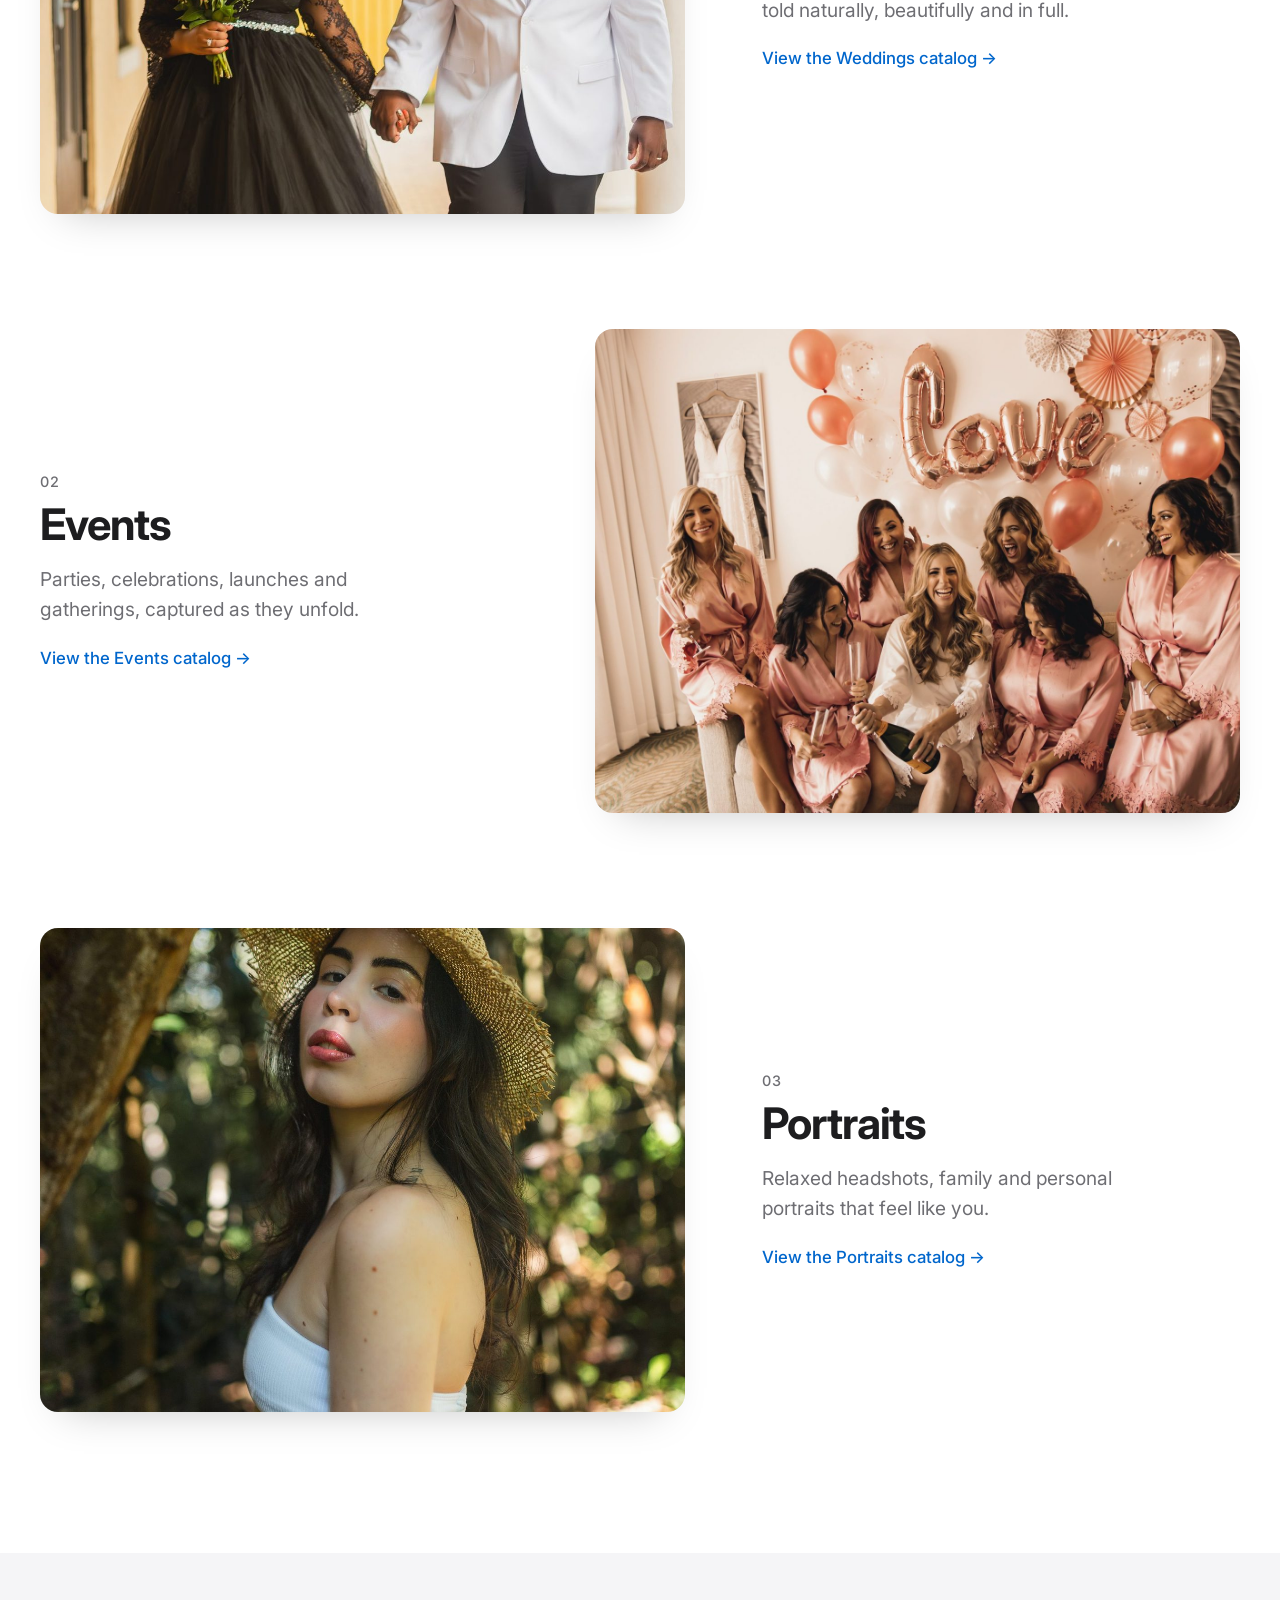
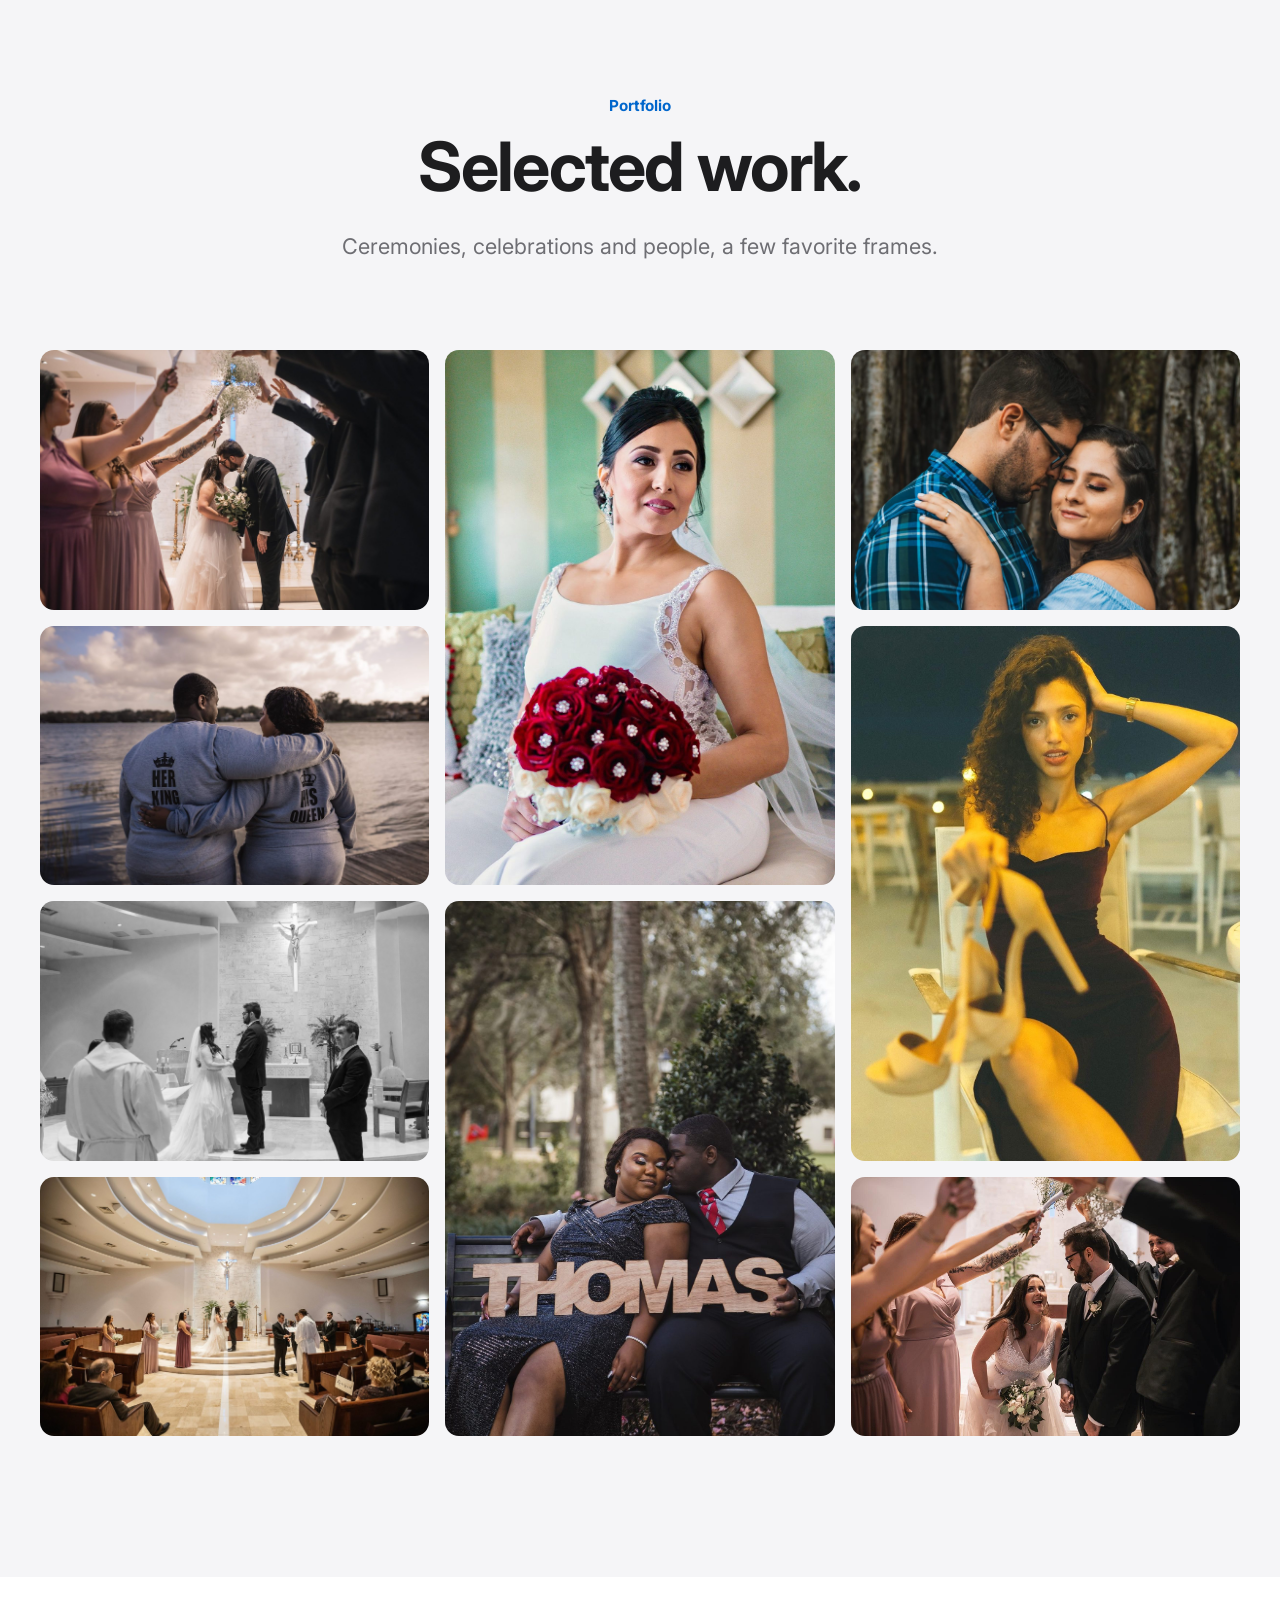
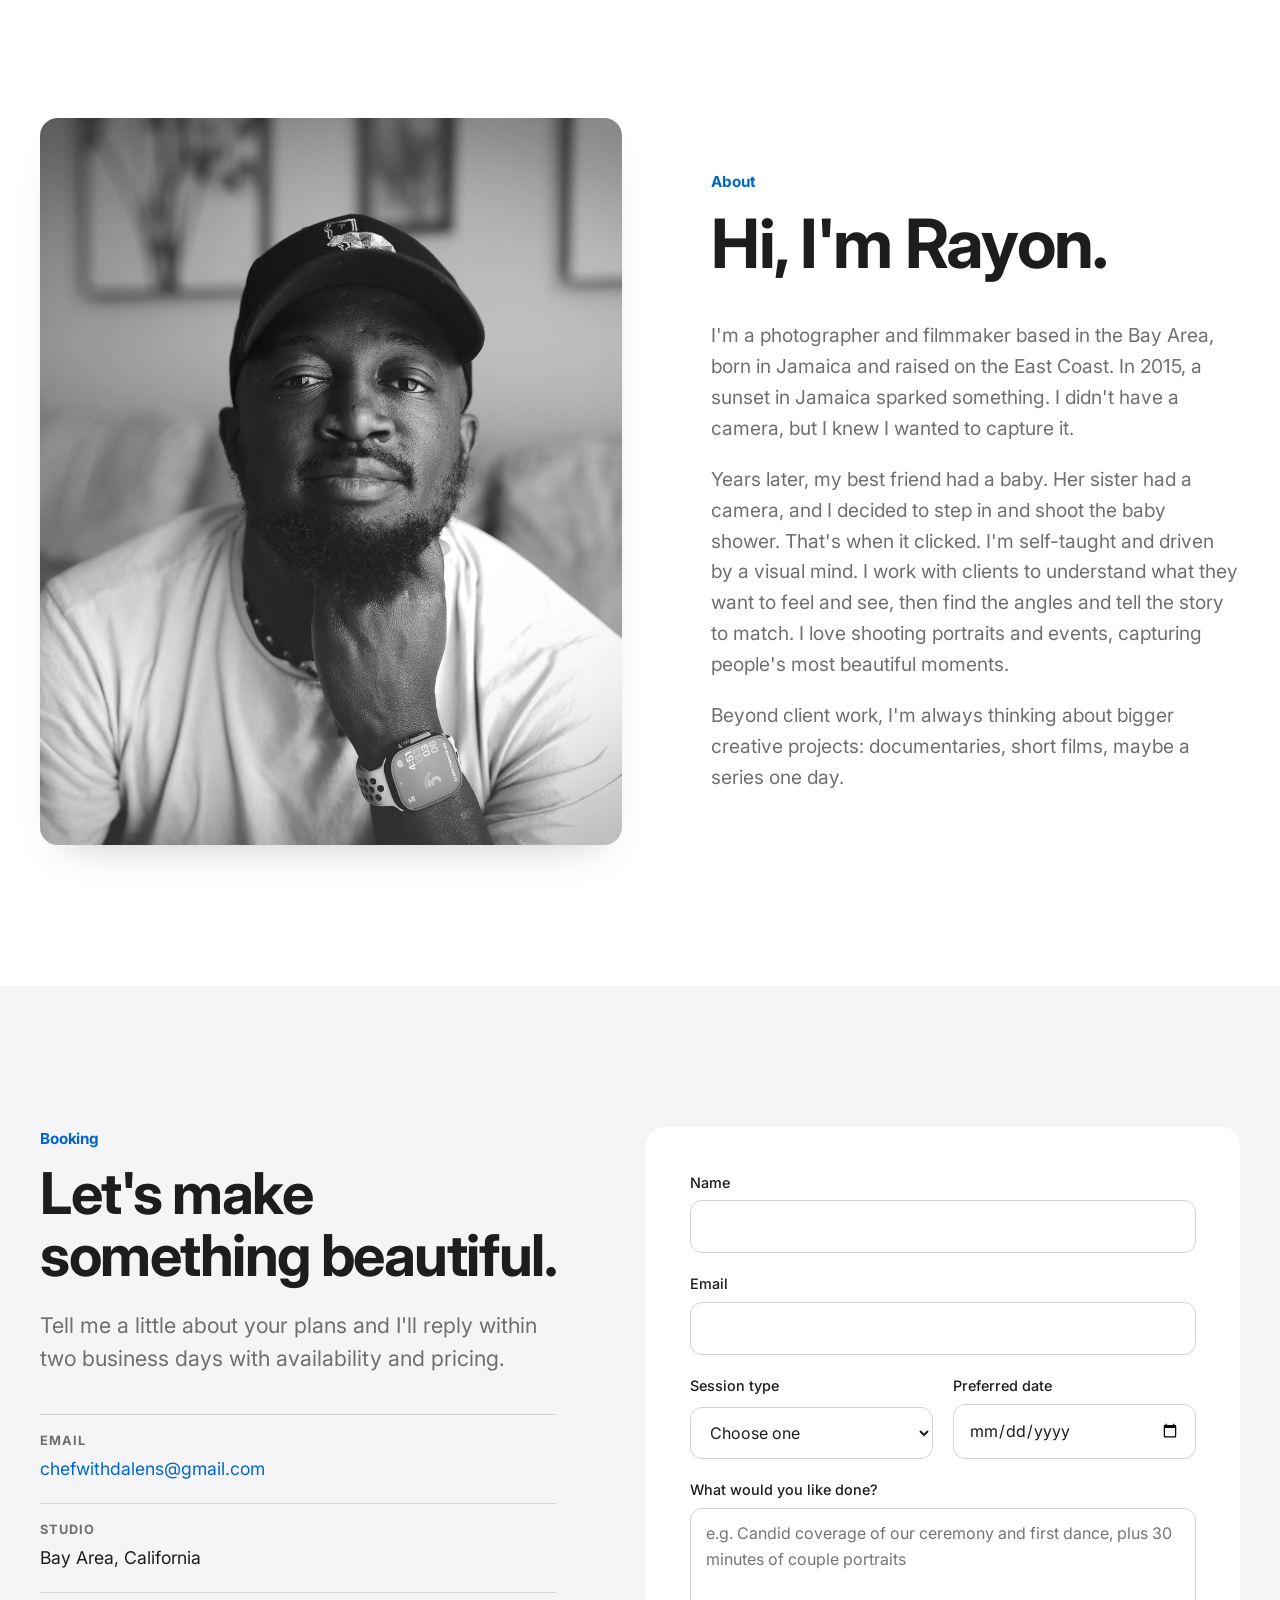
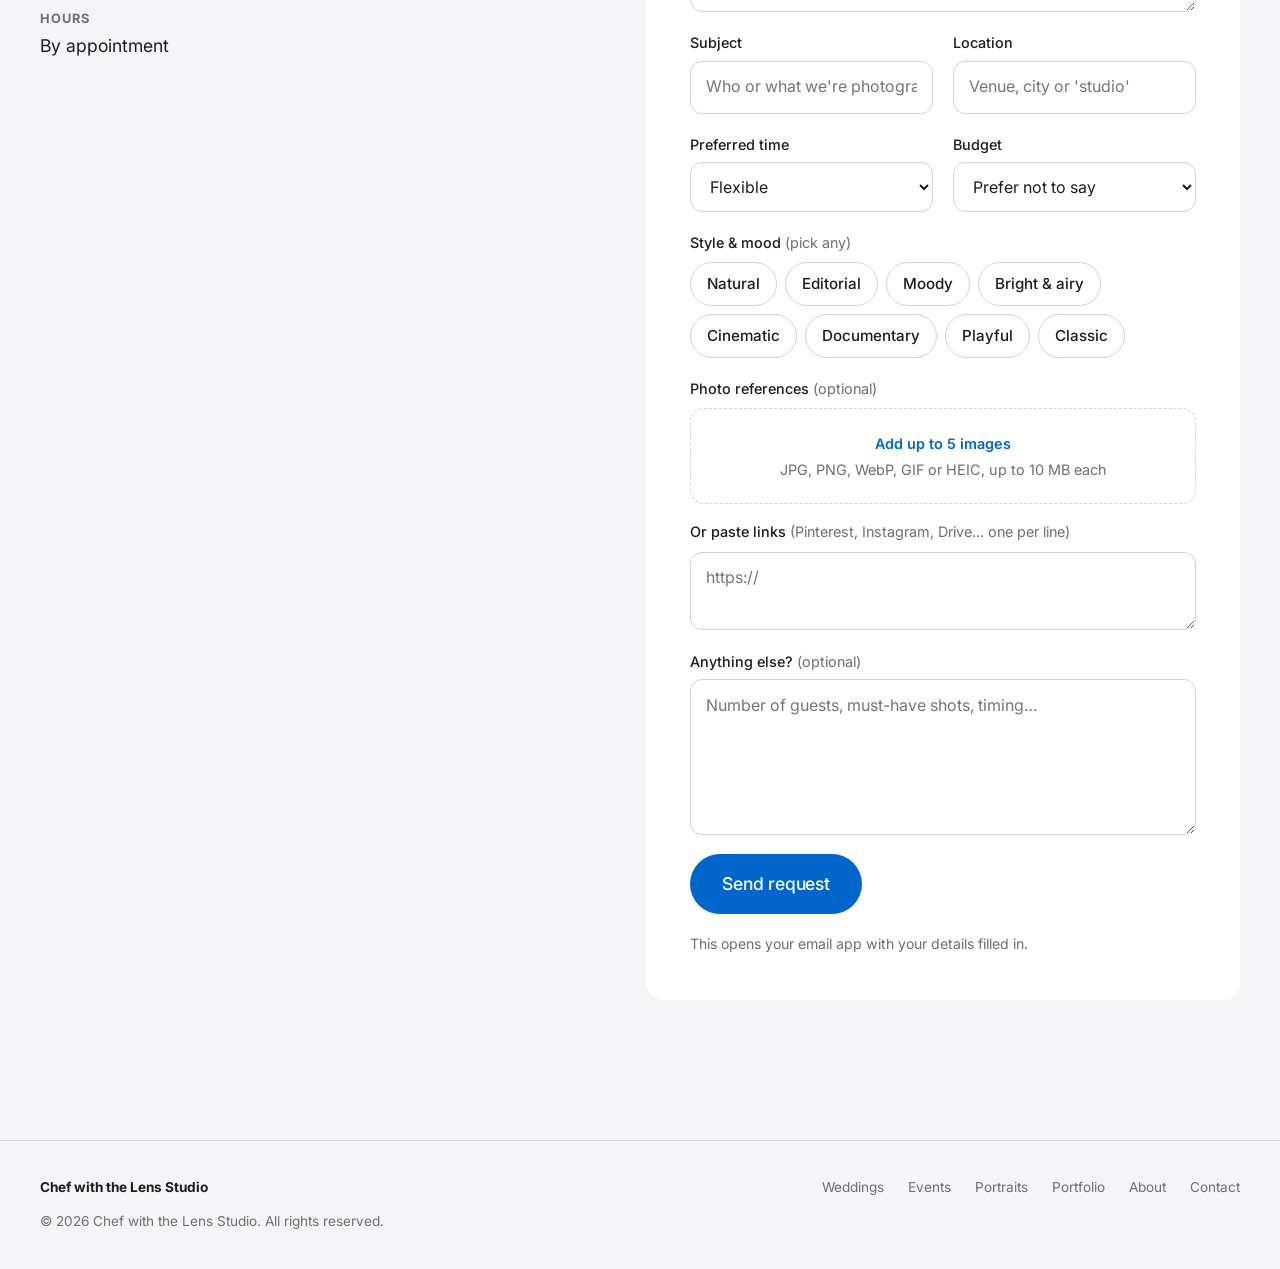
==== commit 43e7ec35: "Switch site font to Inter (Google Fonts) on all pages" ====
--- a/index.html
+++ b/index.html
@@ -23,6 +23,9 @@
     })();
   </script>
 
+  <link rel="preconnect" href="https://fonts.googleapis.com" />
+  <link rel="preconnect" href="https://fonts.gstatic.com" crossorigin />
+  <link rel="stylesheet" href="https://fonts.googleapis.com/css2?family=Inter:wght@300;400;500;600;700&display=swap" />
   <link rel="stylesheet" href="styles.css" />
 </head>
 <body>
--- a/styles.css
+++ b/styles.css
@@ -20,7 +20,7 @@
   --header-bg: rgba(255, 255, 255, 0.78);
   --shadow: 0 20px 40px -24px rgba(0, 0, 0, 0.25);
 
-  --font: "Helvetica Neue", Helvetica, Arial, sans-serif;
+  --font: Inter, -apple-system, BlinkMacSystemFont, 'Segoe UI', sans-serif;
   --radius: 18px;
   --radius-sm: 10px;
   --container: 1200px;
